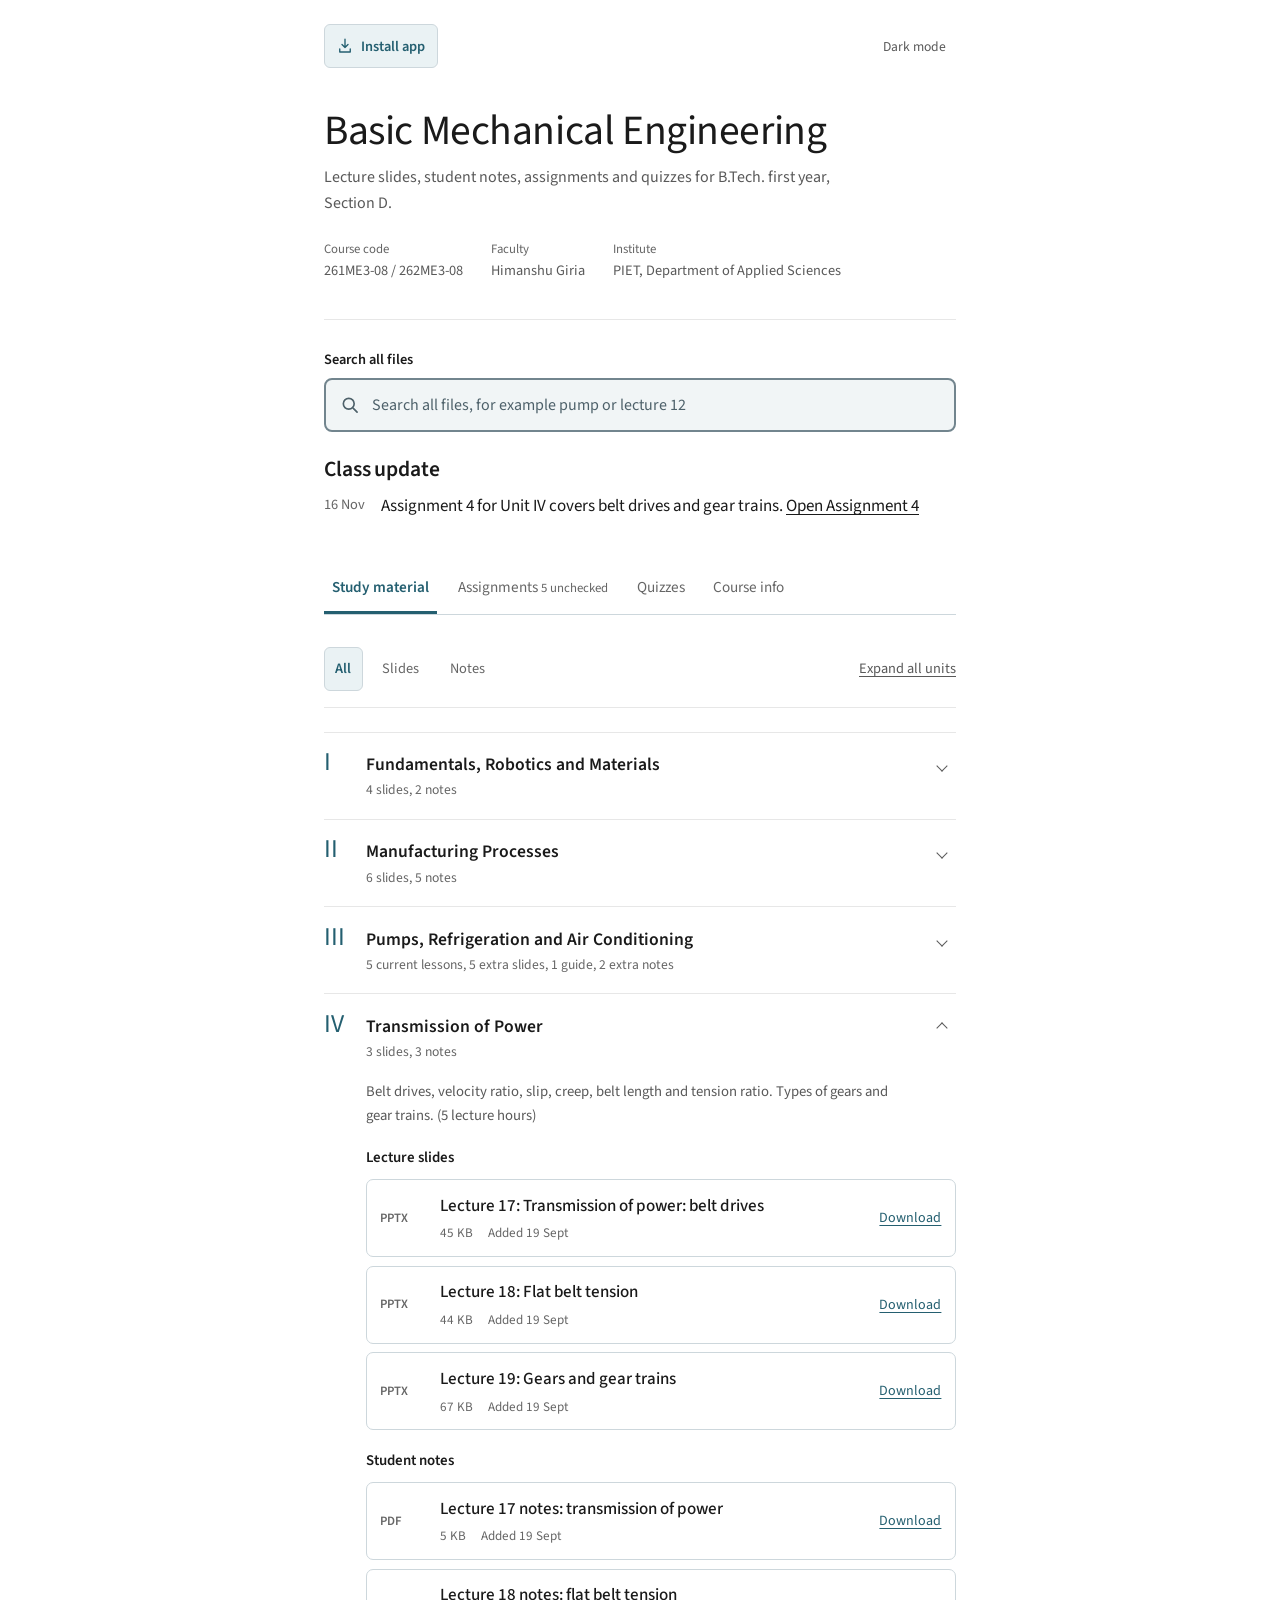
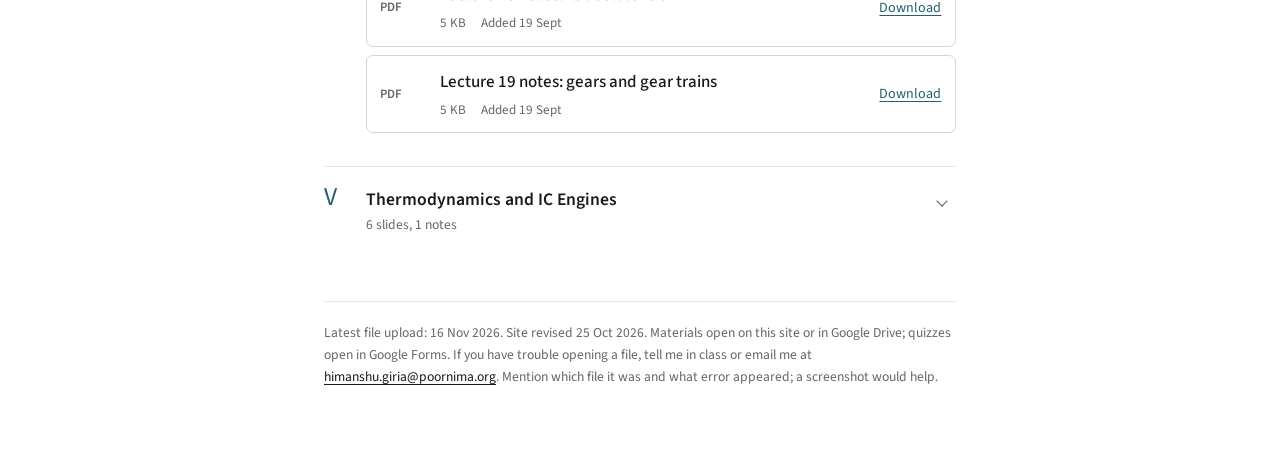
==== index.html @ 6767fc0c "Publish BME Assignment 5" ====
<!DOCTYPE html>
<html lang="en">
<head>
<meta charset="UTF-8">
<meta name="viewport" content="width=device-width, initial-scale=1">
<title>Basic Mechanical Engineering, Section D</title>
<meta name="description" content="Lecture slides, student notes, assignments and quizzes for Basic Mechanical Engineering, B.Tech. first year, Section D.">
<link rel="preconnect" href="https://fonts.googleapis.com">
<link rel="preconnect" href="https://fonts.gstatic.com" crossorigin>
<link href="https://fonts.googleapis.com/css2?family=Source+Sans+3:wght@300;400;500;600;700&display=swap" rel="stylesheet">
<script>
/* Apply saved theme before first paint so the page does not flash. */
(function () {
  try {
    var t = localStorage.getItem('bme-d-theme');
    if (t) document.documentElement.setAttribute('data-theme', t);
  } catch (e) {}
})();
</script>
<style>
:root {
  --paper: #FFFFFF;
  --surface: #FFFFFF;
  --ink: #1A1A1A;
  --muted: #595959;
  --faint: #666666;
  --line: #E7E7E7;
  --on-ink: #FFFFFF;
  --radius: 2px;
  --font-body: 'Source Sans 3', system-ui, -apple-system, 'Segoe UI', Roboto, sans-serif;
}
@media (prefers-color-scheme: dark) {
  :root:not([data-theme="light"]) {
    --paper: #121212; --surface: #121212; --ink: #EDEDED; --muted: #B8B8B8; --faint: #A8A8A8; --line: #2A2A2A; --on-ink: #121212;
  }
}
:root[data-theme="dark"] {
  --paper: #121212; --surface: #121212; --ink: #EDEDED; --muted: #B8B8B8; --faint: #A8A8A8; --line: #2A2A2A; --on-ink: #121212;
}

*, *::before, *::after { box-sizing: border-box; }
html { -webkit-text-size-adjust: 100%; }
@media (prefers-reduced-motion: no-preference) { html { scroll-behavior: smooth; } }
body { margin: 0; background: var(--paper); color: var(--ink); font: 400 1.0625rem/1.6 var(--font-body); font-weight: 400; }
[hidden] { display: none !important; }
a { color: var(--ink); text-underline-offset: 3px; }
:focus-visible { outline: 2px solid var(--ink); outline-offset: 3px; }
.sr { position: absolute; width: 1px; height: 1px; margin: -1px; padding: 0; overflow: hidden; clip: rect(0 0 0 0); white-space: nowrap; border: 0; }

.wrap { max-width: 42rem; margin: 0 auto; padding: 0 1.25rem 5rem; }
.topbar { display: flex; justify-content: flex-end; padding: 1.5rem 0 0; }
.theme-btn { font: 400 .85rem var(--font-body); background: none; border: 0; color: var(--muted); cursor: pointer; padding: .25rem 0; }
.theme-btn:hover { color: var(--ink); }

/* ---- Header: quiet, no box ---- */
.titleblock { padding: 2.5rem 0 2.25rem; border-bottom: 1px solid var(--line); }
.tb-main h1 { margin: 0 0 .6rem; font: 300 clamp(1.9rem, 6vw, 2.6rem)/1.15 var(--font-body); letter-spacing: -.01em; }
.tb-main p { margin: 0 0 1.4rem; color: var(--muted); max-width: 32rem; font-size: 1rem; }
.tb-sec { display: none; }
.tb-meta { margin: 0; display: flex; flex-wrap: wrap; gap: .35rem 1.75rem; padding: 0; }
.tb-meta > div { min-width: 0; }
.tb-meta dt { font-size: .8rem; color: var(--faint); }
.tb-meta dd { margin: 0; color: var(--muted); font-size: .9rem; }
.tb-sec-letter, .tb-sec-label { display: none; }

/* ---- Search, notices, tabs ---- */
.search { margin: 1.75rem 0 1.25rem; }
.search input { width: 100%; font: inherit; padding: .6rem 0; border: 0; border-bottom: 1px solid var(--line); background: none; color: var(--ink); }
.search input::placeholder { color: var(--faint); }
.search input:focus { border-bottom-color: var(--ink); outline: 2px solid var(--ink); outline-offset: 3px; }

.notices ul { list-style: none; margin: 0 0 1.5rem; padding: 0; }
.notice { display: flex; gap: 1rem; padding: .1rem 0 .9rem; }
.notice time { color: var(--faint); white-space: nowrap; font-size: .9rem; }
.notice a { color: inherit; text-decoration: underline; }

.tabs { position: sticky; top: 0; z-index: 20; display: flex; gap: 1.75rem; overflow-x: auto; background: var(--paper); border-bottom: 1px solid var(--line); scrollbar-width: none; padding-top: .25rem; }
.tabs::-webkit-scrollbar { display: none; }
.tab { flex: 0 0 auto; font: 400 .95rem var(--font-body); padding: .75rem 0; background: none; color: var(--faint); border: 0; border-bottom: 1px solid transparent; cursor: pointer; }
.tab:hover { color: var(--ink); }
.tab[aria-selected="true"] { color: var(--ink); border-bottom-color: var(--ink); }
.count { color: var(--faint); font-size: .8rem; }

main { padding-top: 2rem; }
h2 { font: 400 1.35rem/1.3 var(--font-body); margin: 0 0 .5rem; letter-spacing: -.005em; }
.lede { color: var(--muted); margin: 0 0 1.5rem; max-width: 36rem; font-size: .95rem; }

/* ---- Recently added ---- */
.recent { margin-bottom: 2.25rem; }
.recent h2 { margin-bottom: .75rem; }
.recent ul { list-style: none; margin: 0; padding: 0; }
.recent-item { display: grid; grid-template-columns: 4.5rem 1fr auto; gap: .75rem; align-items: baseline; width: 100%; text-align: left; font: inherit; color: inherit; background: none; border: 0; border-top: 1px solid var(--line); padding: .8rem 0; cursor: pointer; }
.recent-item:hover .recent-go { text-decoration: underline; }
.recent-when { color: var(--faint); font-size: .85rem; }
.recent-go { color: var(--muted); font-size: .9rem; }

/* ---- Study material ---- */
.toolbar { display: flex; flex-wrap: wrap; gap: .75rem 1.5rem; justify-content: space-between; align-items: center; margin: 0 0 1.5rem; padding-bottom: 1rem; border-bottom: 1px solid var(--line); }
.seg { display: inline-flex; gap: 1.25rem; }
.seg button { font: 400 .9rem var(--font-body); padding: 0; border: 0; background: none; color: var(--faint); cursor: pointer; border-bottom: 1px solid transparent; }
.seg button[aria-pressed="true"] { color: var(--ink); border-bottom-color: var(--ink); }
.plain-btn { font: 400 .9rem var(--font-body); background: none; border: 0; color: var(--muted); cursor: pointer; padding: 0; text-decoration: underline; text-underline-offset: 3px; }

.unit { border-top: 1px solid var(--line); scroll-margin-top: 4rem; }
.unit summary { display: flex; align-items: baseline; gap: 1rem; padding: 1.1rem 0; cursor: pointer; list-style: none; }
.unit summary::-webkit-details-marker { display: none; }
.unit-no { flex: 0 0 auto; font: 300 1.6rem/1 var(--font-body); color: var(--faint); min-width: 1.6rem; }
.unit-head { flex: 1; min-width: 0; display: flex; flex-direction: column; gap: .15rem; }
.unit-title { font: 400 1.1rem/1.3 var(--font-body); }
.unit-count { color: var(--faint); font-size: .85rem; }
.chev { flex: 0 0 auto; width: .5rem; height: .5rem; border-right: 1px solid var(--muted); border-bottom: 1px solid var(--muted); transform: rotate(45deg); margin-right: .1rem; }
.unit[open] .chev { transform: rotate(-135deg); }
.unit-body { padding: 0 0 1.5rem 2.6rem; }
.unit-topics { margin: 0 0 1rem; color: var(--muted); font-size: .92rem; max-width: 34rem; }
.grp { font: 400 .85rem var(--font-body); color: var(--faint); margin: 1.25rem 0 .25rem; }

.rows { list-style: none; margin: 0; padding: 0; }
.row { display: grid; grid-template-columns: 3rem 1fr auto; gap: .75rem; align-items: center; padding: .6rem 0; border-top: 1px solid var(--line); }
.rows-boxed .row:first-child { border-top: 0; }
.fmt { font: 400 .8rem/1 var(--font-body); text-transform: lowercase; color: var(--faint); }
.row-title { font-weight: 400; color: var(--ink); text-decoration: none; display: inline-block; padding: .1rem 0; }
.row-title:hover { text-decoration: underline; }
.row-meta { display: flex; flex-wrap: wrap; gap: .1rem .9rem; color: var(--faint); font-size: .82rem; }
.row-dl { color: var(--muted); font: 400 .88rem var(--font-body); text-decoration: underline; text-underline-offset: 3px; white-space: nowrap; }
.row-dl:hover { color: var(--ink); }
.badge-new { display: inline-block; vertical-align: middle; margin-left: .5rem; color: var(--muted); font: 400 .78rem/1 var(--font-body); }
.badge-new::before { content: '· '; }
.unit summary .badge-new { margin-left: 0; }

/* ---- Assignments ---- */
.assign { border-top: 1px solid var(--line); padding: 1.5rem 0; }
.assign-collapsed { padding: .8rem 0; }
.assign-collapsed summary { display: flex; flex-wrap: wrap; align-items: baseline; gap: .25rem 1rem; cursor: pointer; list-style: none; }
.assign-collapsed summary::-webkit-details-marker { display: none; }
.assign-collapsed summary::after { content: '+'; margin-left: auto; color: var(--muted); font-size: 1.2rem; }
.assign-collapsed[open] summary::after { content: '−'; }
.assign-featured { border-top: 2px solid var(--accent); background: var(--surface); padding: 1rem; border-radius: .5rem; }
.assign-top { display: flex; flex-wrap: wrap; justify-content: space-between; align-items: baseline; gap: .3rem 1rem; }
.assign h3 { margin: 0; font: 400 1.15rem/1.3 var(--font-body); }
.assign-sub { margin: .2rem 0 0; color: var(--muted); }
.assign-meta { margin: .3rem 0 1rem; color: var(--faint); font-size: .88rem; }
.due { font-weight: 400; font-size: .88rem; color: var(--muted); white-space: nowrap; }
.due-late { color: var(--ink); font-weight: 600; }
.due-closed { color: var(--faint); }
.due-soon { color: var(--ink); font-weight: 600; }
.due-none { color: var(--faint); }
.due-ok { color: var(--faint); text-decoration: line-through; }
.assign-actions { display: flex; flex-wrap: wrap; gap: 1.25rem; align-items: center; }
.btn { display: inline-flex; align-items: center; padding: 0; border: 0; font: 400 .92rem var(--font-body); text-decoration: underline; text-underline-offset: 3px; color: var(--muted); background: none; cursor: pointer; }
.btn:hover { color: var(--ink); }
.btn-primary { color: var(--ink); font-weight: 600; }
.check { display: inline-flex; gap: .5rem; align-items: center; margin-left: auto; cursor: pointer; color: var(--muted); font-size: .9rem; }
.check input { width: 1rem; height: 1rem; accent-color: var(--ink); }

/* ---- Course info ---- */
.info section { margin-bottom: 2.25rem; }
.marks { border-collapse: collapse; width: 100%; max-width: 24rem; margin-bottom: .75rem; }
.marks th, .marks td { text-align: left; padding: .5rem 0; border-bottom: 1px solid var(--line); font-weight: 400; color: var(--muted); }
.marks td:last-child { text-align: right; font-variant-numeric: tabular-nums; color: var(--ink); }
.marks tfoot th, .marks tfoot td { font-weight: 600; color: var(--ink); border-bottom: 0; padding-top: .75rem; }
.biblio { margin: 0; padding-left: 1.1rem; color: var(--muted); }
.biblio li { margin-bottom: .5rem; max-width: 36rem; }
.biblio a { color: var(--muted); }

.empty { padding: 1.25rem 0; color: var(--faint); font-size: .95rem; }
.result-count { color: var(--faint); margin: 0 0 1rem; font-size: .9rem; }
footer { margin-top: 3rem; padding-top: 1.25rem; border-top: 1px solid var(--line); color: var(--faint); font-size: .85rem; }
@media (max-width: 480px) {
  .tabs { gap: 1rem; flex-wrap: wrap; overflow-x: visible; }
  .tab { min-height: 44px; }
  .theme-btn, .plain-btn, .seg button, .row-dl, .btn { min-height: 44px; display: inline-flex; align-items: center; }
  .unit-body { padding-left: 0; }
  .row { grid-template-columns: 2.5rem 1fr; gap: .5rem; }
  .row-dl, .row > .btn { grid-column: 2; justify-self: start; }
  .recent-item { grid-template-columns: 3.5rem 1fr; }
  .recent-go { grid-column: 2; }
  .check { margin-left: 0; min-height: 44px; }
}

/* Review proposal: presentation only. Existing content and behaviour retained. */
:root {
  --accent: #245F70;
  --accent-soft: #EAF2F4;
  --search-surface: #F1F5F6;
  --search-border: #72858E;
  --placeholder: #4E616A;
  --card-line: #CDD7DC;
  --hover-surface: #F5F8F9;
  --search-icon: url("data:image/svg+xml,%3Csvg xmlns='http://www.w3.org/2000/svg' width='20' height='20' viewBox='0 0 24 24' fill='none' stroke='%234E616A' stroke-width='2' stroke-linecap='round'%3E%3Ccircle cx='10.5' cy='10.5' r='6.5'/%3E%3Cpath d='m16 16 4.5 4.5'/%3E%3C/svg%3E");
}
@media (prefers-color-scheme: dark) {
  :root:not([data-theme="light"]) {
    --accent: #9ED4DD; --accent-soft: #20343B;
    --search-surface: #1C2B30; --search-border: #829AA4;
    --placeholder: #B9CBD2; --card-line: #485B63; --hover-surface: #1A252A;
    --search-icon: url("data:image/svg+xml,%3Csvg xmlns='http://www.w3.org/2000/svg' width='20' height='20' viewBox='0 0 24 24' fill='none' stroke='%23B9CBD2' stroke-width='2' stroke-linecap='round'%3E%3Ccircle cx='10.5' cy='10.5' r='6.5'/%3E%3Cpath d='m16 16 4.5 4.5'/%3E%3C/svg%3E");
  }
}
:root[data-theme="dark"] {
  --accent: #9ED4DD; --accent-soft: #20343B;
  --search-surface: #1C2B30; --search-border: #829AA4;
  --placeholder: #B9CBD2; --card-line: #485B63; --hover-surface: #1A252A;
  --search-icon: url("data:image/svg+xml,%3Csvg xmlns='http://www.w3.org/2000/svg' width='20' height='20' viewBox='0 0 24 24' fill='none' stroke='%23B9CBD2' stroke-width='2' stroke-linecap='round'%3E%3Ccircle cx='10.5' cy='10.5' r='6.5'/%3E%3Cpath d='m16 16 4.5 4.5'/%3E%3C/svg%3E");
}

/* A clearly bounded search field, using the existing accessible label. */
.search { margin: 1.75rem 0 1.5rem; }
.search label.sr {
  position: static; display: block; width: auto; height: auto; margin: 0 0 .45rem;
  overflow: visible; clip: auto; white-space: normal; font-size: .9rem;
  font-weight: 600; color: var(--ink);
}
.search input {
  min-height: 54px; padding: .8rem 1rem .8rem 2.85rem;
  border: 2px solid var(--search-border); border-radius: 8px;
  background-color: var(--search-surface); color: var(--ink);
  background-image: var(--search-icon); background-repeat: no-repeat;
  background-position: .9rem center; background-size: 20px 20px;
  font-size: 1rem; line-height: 1.4; caret-color: var(--accent);
}
.search input::placeholder { color: var(--placeholder); opacity: 1; }
.search input:hover { border-color: var(--accent); }
.search input:focus {
  border-color: var(--accent); outline: 3px solid var(--accent); outline-offset: 3px;
}

/* Visible keyboard focus, including within the sticky navigation. */
:focus-visible { outline: 2px solid var(--accent); outline-offset: 3px; }
.tab:focus-visible { outline-offset: -4px; }
.theme-btn { min-height: 44px; padding: .4rem .6rem; border-radius: 6px; }
.theme-btn:hover { background: var(--hover-surface); }
.tabs { gap: .8rem; border-bottom-color: var(--card-line); }
.tab { padding: .8rem .5rem; min-height: 48px; border-bottom-width: 3px; }
.tab[aria-selected="true"] { color: var(--accent); border-bottom-color: var(--accent); font-weight: 600; }
.tab:hover { background: var(--hover-surface); }
.seg { gap: .5rem; }
.seg button { min-height: 44px; padding: .35rem .65rem; border: 1px solid transparent; border-radius: 6px; }
.seg button[aria-pressed="true"] { color: var(--accent); background: var(--accent-soft); border-color: var(--card-line); font-weight: 600; }
.seg button:hover { background: var(--hover-surface); }
.plain-btn { min-height: 44px; display: inline-flex; align-items: center; }

/* Keep the restrained type scale, but make the hierarchy easier to scan. */
.tb-main h1 { font-weight: 400; }
h2 { font-weight: 600; }
.unit-title { font-weight: 600; }
.unit-no { color: var(--accent); font-weight: 400; }
.unit summary { border-radius: 6px; padding-right: .5rem; }
.unit summary:hover { background: var(--hover-surface); }
.unit summary:focus-visible { outline-offset: -3px; }
.grp { font-size: .93rem; font-weight: 600; color: var(--ink); margin-bottom: .65rem; }
.unit { scroll-margin-top: 5rem; }

/* Quiet resource cards with visible boundaries and larger link targets. */
.row, .rows-boxed .row:first-child {
  padding: .8rem .85rem; margin: .55rem 0;
  border: 1px solid var(--card-line); border-radius: 7px; background: var(--surface);
}
.row:hover { background: var(--hover-surface); }
.row:focus-within { border-color: var(--accent); }
.row > div { min-width: 0; }
.row-title { font-weight: 500; line-height: 1.4; overflow-wrap: anywhere; }
.fmt { font-weight: 600; line-height: 1.3; text-transform: uppercase; }
.row-meta { margin-top: .25rem; line-height: 1.45; }
.row-dl, .row > .btn { min-height: 44px; display: inline-flex; align-items: center; color: var(--accent); }
.assign { border-top-color: var(--card-line); }
.assign h3 { font-weight: 600; }
.assign-actions .btn { min-height: 44px; align-items: center; }

@media (max-width: 480px) {
  .wrap { padding-left: 1rem; padding-right: 1rem; }
  .titleblock { padding-top: 1.6rem; padding-bottom: 1.6rem; }
  .tb-main h1 { font-size: clamp(1.9rem, 8vw, 2.4rem); }
  .tb-meta { gap: .65rem 1.2rem; }
  .search { margin-top: 1.4rem; }
  .search input { font-size: 16px; }
  .tabs { display: grid; grid-template-columns: repeat(2, minmax(0, 1fr)); gap: 0 .5rem; overflow: visible; }
  .tab { width: 100%; text-align: center; padding: .65rem .3rem; }
  .toolbar { gap: .6rem; }
  .unit { scroll-margin-top: 7.5rem; }
  .unit summary { gap: .65rem; }
  .unit-title { font-size: 1.06rem; }
  .unit-body { padding-left: 0; }
  .row { grid-template-columns: 2.4rem minmax(0, 1fr); gap: .2rem .65rem; padding: .8rem; }
  .row-dl, .row > .btn { grid-column: 2; justify-self: start; }
  .notice { gap: .7rem; }
  .notice > span { min-width: 0; overflow-wrap: anywhere; }
  .assign-actions { gap: .5rem 1rem; }
}
@media (forced-colors: active) {
  .search input { border-color: ButtonText; }
  .search input:focus { outline-color: Highlight; }
  .tab[aria-selected="true"] { border-bottom-color: Highlight; }
  .row { border-color: ButtonText; }
}

</style>
<link rel="manifest" href="./manifest.webmanifest">
<link rel="icon" type="image/png" sizes="192x192" href="./icons/bme-192.png">
<link rel="apple-touch-icon" sizes="180x180" href="./icons/apple-touch-icon.png">
<meta name="theme-color" content="#245F70">
<meta name="mobile-web-app-capable" content="yes">
<meta name="apple-mobile-web-app-capable" content="yes">
<meta name="apple-mobile-web-app-title" content="BME Section D">
<link rel="stylesheet" href="./pwa.css">
<script defer src="./pwa.js"></script>
</head>
<body>
<div class="wrap">

  <div class="topbar">
    <button type="button" class="install-btn" id="installApp" aria-haspopup="dialog" aria-controls="installHelp" hidden>
      <svg viewBox="0 0 24 24" aria-hidden="true" fill="none" stroke="currentColor" stroke-width="1.8" stroke-linecap="round" stroke-linejoin="round"><path d="M12 3v11m-4-4 4 4 4-4M5 16v4h14v-4"/></svg>
      Install app
    </button>
    <button type="button" class="theme-btn" id="themeBtn">Dark mode</button>
  </div>


  <p id="connectionNote" class="pwa-status" role="status" hidden>You are offline. Saved pages may be out of date. Reconnect and refresh for the latest material. Drive files, slides and quizzes need internet.</p>
  <p id="appUpdate" class="pwa-status" role="status" hidden>An app update is ready. <button type="button" id="refreshApp">Refresh when ready</button></p>

  <header class="titleblock">
    <div class="tb-main">
      <h1>Basic Mechanical Engineering</h1>
      <p>Lecture slides, student notes, assignments and quizzes for B.Tech. first year, Section D.</p>
    </div>
    <dl class="tb-meta">
      <div><dt>Course code</dt><dd>261ME3-08 / 262ME3-08</dd></div>
      <div><dt>Faculty</dt><dd>Himanshu Giria</dd></div>
      <div><dt>Institute</dt><dd>PIET, Department of Applied Sciences</dd></div>
    </dl>
  </header>

  <div class="search">
    <label for="q" class="sr">Search all files</label>
    <input id="q" type="search" placeholder="Search all files, for example pump or lecture 12" autocomplete="off" enterkeyhint="search">
  </div>

  <section id="notices" class="notices" aria-label="Notices" hidden></section>

  <div class="tabs" role="tablist" aria-label="Sections">
    <button type="button" role="tab" class="tab" id="tab-study" data-tab="study" aria-controls="panel-study">Study material</button>
    <button type="button" role="tab" class="tab" id="tab-assign" data-tab="assign" aria-controls="panel-assign">Assignments <span class="count" hidden></span></button>
    <button type="button" role="tab" class="tab" id="tab-quiz" data-tab="quiz" aria-controls="panel-quiz">Quizzes</button>
    <button type="button" role="tab" class="tab" id="tab-info" data-tab="info" aria-controls="panel-info">Course info</button>
  </div>

  <main>
    <noscript><p class="empty">This page needs JavaScript to list the files. Please turn it on or try another browser.</p></noscript>
    <section id="panel-study" role="tabpanel" aria-labelledby="tab-study"></section>
    <section id="panel-assign" role="tabpanel" aria-labelledby="tab-assign" hidden></section>
    <section id="panel-quiz" role="tabpanel" aria-labelledby="tab-quiz" hidden></section>
    <section id="panel-info" role="tabpanel" aria-labelledby="tab-info" hidden></section>
    <section id="panel-search" aria-live="polite" hidden></section>
  </main>

  <footer id="foot"></footer>
</div>

<script>
(function () {
'use strict';

/* =====================================================================
   EDIT HERE: everything students see comes from the lists below.

   ADD A FILE  -> copy one line in FILES, then change:
     type   'slides' | 'notes' | 'quiz' | 'syllabus'
     unit   1 to 5
     no     lecture number (slides only; 0 = zero lecture; leave out if none)
     title  what students see (the "Lecture 12:" part is added for you)
     file   paste the Google Drive share link, or just the file ID
     url    use INSTEAD of file for a non-Drive link, such as a Google Form
     added  date in YYYY-MM-DD  (files added in the last 3 days get a "New" tag)
     kb     file size in KB (optional)
     fmt    optional: 'PPTX', 'PDF', 'DOCX' (slides default to PPTX, notes to PDF)

   Drive sharing must be "Anyone with the link: Viewer" or students get
   an access-denied page.

   Left out on purpose: the quiz PDFs (the last page has the teacher
   answer key), and the Attendance and Course File folders.
   ===================================================================== */

const UNITS = [
  { n: 1, roman: 'I',   hours: 4, title: 'Fundamentals, Robotics and Materials',
    topics: 'Five branches of mechanical engineering (thermal, fluids, strength of materials, machine design, mechatronics). Control systems, motors, actuators, sensors and end effectors. Engineering materials and their properties.' },
  { n: 2, roman: 'II',  hours: 5, title: 'Manufacturing Processes',
    topics: 'Casting, moulding sand and furnaces. Forging, rolling, extrusion and drawing. Arc welding, gas welding, brazing and soldering. Newer machining methods, CNC and additive manufacturing.' },
  { n: 3, roman: 'III', hours: 5, title: 'Pumps, Refrigeration and Air Conditioning',
    topics: 'Reciprocating and centrifugal pumps. Refrigerants, COP and refrigeration systems. Window and split air conditioners.' },
  { n: 4, roman: 'IV',  hours: 5, title: 'Transmission of Power',
    topics: 'Belt drives, velocity ratio, slip, creep, belt length and tension ratio. Types of gears and gear trains.' },
  { n: 5, roman: 'V',   hours: 5, title: 'Thermodynamics and IC Engines',
    topics: 'Thermodynamic systems and properties, entropy, gas laws and the laws of thermodynamics. IC engine components and working, SI and CI engines. Electric and hybrid vehicles.' }
];

const STUDY_TOGETHER = {
  1: 'Read Unit I student notes together with the new motors, control and materials supplement, Lectures 2–4, Assignment 1 and the revision quiz explanations. The original handout is a concise summary.',
  2: 'Read Unit II student notes together with the new manufacturing supplement, current Lecture 9, Assignment 2 and the quiz explanations. Use Lecture 6 notes for sand and furnaces; the simplified version is an alternative. Read Unit II notes and questions with the CNC clarification in the new supplement.',
  3: 'Start with the Unit III study guide, then read Unit III Lectures 1–4 in order and use Unit III Lecture 5 for revision and doubts. The earlier reference slides are optional extra explanations.'
};

const FILES = [
  // ---- Syllabus ----
  { type:'syllabus', title:'Course information and syllabus, 2026-27', fmt:'PDF',  kb:322,  added:'2026-09-14', file:'11kx2Fau9yBiCgA8mwa0HXzEFHc8vEEEv' },
  { type:'syllabus', title:'Official syllabus document (Word file)',   fmt:'DOCX', kb:3099, added:'2026-08-23', file:'12mFLLpY5-HK_2rPpxKKxcQN46a4XUB2u' },

  // ---- Unit I ----
  { type:'slides', unit:1, no:0, title:'Zero lecture',                          kb:2152, added:'2026-08-27', file:'1bAZZ2VKE92knBghDmJG_089k0FiCUto4' },
  { type:'slides', unit:1, no:2, title:'Five fields of mechanical engineering', kb:6097, added:'2026-09-07', file:'1sBnRhuSc21MziYDvfDTIY7xIaYVghcdQ' },
  { type:'slides', unit:1, no:3, title:'Robotics and automation',               kb:4271, added:'2026-09-07', file:'1SdPTd-qtDI1NpubOv4q0GzWGrk4uqHN9' },
  { type:'slides', unit:1, no:4, title:'Engineering materials',                 kb:9807, added:'2026-09-07', file:'1LYz1RZmCJDUEgy_pi9LunPKUlzFVyDlU' },
  { type:'notes', unit:1, title:'Unit I supplement: motors, control, robotics and materials — read with original notes', fmt:'HTML', added:'2026-10-09', url:'./notes/unit-i-supplement.html', pdf:'https://drive.google.com/file/d/1AGk5MlPvpTtHVpw-apsSa40MnGGhO2nH/view' },
  { type:'notes',  unit:1, title:'Unit I student notes',                        kb:47,   added:'2026-09-07', file:'1mdkdfqKuVxh_gr5geOE62qn5WEeHeBos' },

  // ---- Unit II ----
  { type:'slides', unit:2, no:5, title:'Casting: introduction',                 kb:446,  added:'2026-09-15', file:'17RHJkPFgQ7rdqu9E85wxSdFNJNqHsjO4' },
  { type:'slides', unit:2, no:6, title:'Moulding sand and furnaces',            kb:125,  added:'2026-09-16', file:'1HEcl9J_5Wsf0i9d0o4OgrNmcToGqtrzd' },
  { type:'slides', unit:2, no:7, title:'Metal forming',                         kb:166,  added:'2026-09-16', file:'1zydkBK7_FX-YeHACYZciWgO2wjeGp_R2' },
  { type:'slides', unit:2, no:8, title:'Welding, brazing and soldering',        kb:45,   added:'2026-09-16', file:'1uqv1rMN-4qGrLZ-iZvlMVZsmyE6tiGAb' },
  { type:'slides', unit:2, no:9, title:'Machining, CNC and 3D printing', fmt:'SLIDES', added:'2026-10-04', url:'https://docs.google.com/presentation/d/1UDUqqkoAfRBdV_mQBNWTUsH3Lo6fBAZFQQDHG6dtNBU/edit' },
  { type:'slides', unit:2,       title:'Unit II final revision',                kb:46,   added:'2026-09-16', file:'1_B_yKVT6NiG0VR7DrYtd9pSCqa_bZAoj' },
  { type:'notes', unit:2, title:'Unit II supplement: manufacturing details and assignment support — read with original notes', fmt:'HTML', added:'2026-10-09', url:'./notes/unit-ii-supplement.html', pdf:'https://drive.google.com/file/d/1lctIPzAHDs8C2omkaUlnXnCP-8JHJckJ/view' },
  { type:'notes',  unit:2, title:'Unit II student notes',                       kb:47,   added:'2026-09-07', file:'1y_dXWG4RueQKzZbcHynf4Dy2z0CfqMgQ' },
  { type:'notes',  unit:2, title:'Unit II notes and questions',                 kb:8,    added:'2026-09-16', file:'17B2mogCcOBnhoaCGXfk4d7Uuu6gKMGW5' },
  { type:'notes',  unit:2, title:'Lecture 6 notes: moulding sand and furnaces', kb:7,    added:'2026-09-16', file:'1shsajCkYMpKGf-tqDcgIdsX1o0Ink5_z' },
  { type:'notes',  unit:2, title:'Lecture 6 notes, simplified',                 kb:5,    added:'2026-09-16', file:'1NhVVIHXmL2eVYhNi9nb666TjiPNLh_CD' },

  // ---- Unit III ----
  { type:'slides', unit:3, no:1, title:'Reciprocating pumps: working, applications and efficiency', fmt:'SLIDES', added:'2026-10-05', url:'https://docs.google.com/presentation/d/1yt_-DDwRBJLmfre-G70rMv2aEcUFNIU8flPJrYT9IrY/edit' },
  { type:'slides', unit:3, no:2, title:'Centrifugal pumps: working, applications and efficiency', fmt:'SLIDES', added:'2026-10-05', url:'https://docs.google.com/presentation/d/1M_SzHXO7XaZFTP22AJH8v_8F9gt4e4J4CEN_Pc1xaKM/edit' },
  { type:'slides', unit:3, no:3, title:'Refrigeration, refrigerants and COP', fmt:'SLIDES', added:'2026-10-06', url:'https://docs.google.com/presentation/d/1AIIj6zxUX1yPXE4d7mBKJfQfgS5HZFl5K49Lw2b8Nxo/edit' },
  { type:'slides', unit:3, no:4, title:'Air conditioning: window and split AC', fmt:'SLIDES', added:'2026-10-07', url:'https://docs.google.com/presentation/d/1e9AIyFG9r4u-WAn6zFzsXLJCLFbtQgQHnBGBvhNprEs/edit' },
  { type:'slides', unit:3, no:5, title:'Unit III revision and doubts', fmt:'SLIDES', added:'2026-10-08', url:'https://docs.google.com/presentation/d/16mucL9qiwNAZMkH2dnnCwZAW4kEXgF05jZwvx5yJXUA/edit' },
  { type:'slides', unit:3, title:'Pumps: introduction',                       kb:49, added:'2026-09-19', file:'1rKhi44NsS5sfWRkBexQOKMmsTImz1Gy6', reference:true },
  { type:'slides', unit:3, title:'Pump efficiency and selection',             kb:48, added:'2026-09-19', file:'1tssKtnUYh-wevcduBkeQ-krwA-ZaxT6-', reference:true },
  { type:'slides', unit:3, title:'Refrigeration: introduction',               kb:48, added:'2026-09-19', file:'1foTDrBTgcSGki9HCN-p4-qvWh-Mq0rcV', reference:true },
  { type:'slides', unit:3, title:'Refrigeration systems and refrigerants',    kb:45, added:'2026-09-19', file:'1mdDEZl0SrRaSMBoNi9n941G84FRn6KiO', reference:true },
  { type:'slides', unit:3, title:'Air conditioning: window and split AC',     kb:48, added:'2026-09-19', file:'1HvvBa11j_qW8XSmQpgvagcHcDAfPsnT9', reference:true },
  { type:'notes',  unit:3, title:'Unit III study guide: pumps, refrigeration and air conditioning — read first', fmt:'HTML', added:'2026-10-16', url:'./notes/unit-iii-study-guide.html' },
  { type:'notes',  unit:3, title:'Pump notes',                                 kb:6,  added:'2026-09-19', file:'1sZteZAkHIC-valguNU7QOJayy_nnDMfR', reference:true },
  { type:'notes',  unit:3, title:'Refrigeration notes',                        kb:5,  added:'2026-09-19', file:'1qVGoDwK14m9bedjty7Gz8sS9xjSP7P7R', reference:true },

  // ---- Unit IV ----
  { type:'slides', unit:4, no:17, title:'Transmission of power: belt drives',   kb:45, added:'2026-09-19', file:'17Kr-GfTgDFeGFZkgYrUg8sUF7EH8uqpH' },
  { type:'slides', unit:4, no:18, title:'Flat belt tension',                    kb:44, added:'2026-09-19', file:'19VVvNoqzcNwjl5kvAlvxevohuwkbnsIh' },
  { type:'slides', unit:4, no:19, title:'Gears and gear trains',                kb:67, added:'2026-09-19', file:'1gCKF-D314-holNZM7S5-Y1a2ec6ucBxX' },
  { type:'notes',  unit:4, title:'Lecture 17 notes: transmission of power',     kb:5,  added:'2026-09-19', file:'1MNzFY52FYDfa4MOl2xQxDJA4Um7M5pLh' },
  { type:'notes',  unit:4, title:'Lecture 18 notes: flat belt tension',         kb:5,  added:'2026-09-19', file:'1iXYULgg7AT9l97KkdL5qk9wELHBVSSvJ' },
  { type:'notes',  unit:4, title:'Lecture 19 notes: gears and gear trains',     kb:5,  added:'2026-09-19', file:'1S9JaNf8FawcQr2x_sXiev2DgiStpWh3M' },

  // ---- Unit V ----
  { type:'slides', unit:5, no:20, title:'Thermodynamic systems and properties', kb:52, added:'2026-09-19', file:'1G7RsD9m_6RfB7Gdfp_5IhZM0p-qCcbeZ' },
  { type:'slides', unit:5, no:21, title:'Gas laws and entropy',                 kb:51, added:'2026-09-19', file:'1yA-_hlHb6bLg8pUA7v_l9w87tTfyQ5z8' },
  { type:'slides', unit:5, no:22, title:'Laws of thermodynamics',               kb:51, added:'2026-09-19', file:'120-4bDhn_i9r0Mu51C74-X0J5aCsxYcp' },
  { type:'slides', unit:5, no:23, title:'IC engines: introduction and components', kb:52, added:'2026-09-19', file:'12ZdOkjtgd3VmorrwSswKEmQsRuI_TpXX' },
  { type:'slides', unit:5, no:24, title:'SI and CI engine working',             kb:52, added:'2026-09-19', file:'1SNF3psheAg_lH408Xq8FduCLoukFmhXy' },
  { type:'slides', unit:5, no:25, title:'Electric and hybrid vehicles',         kb:52, added:'2026-09-19', file:'1apHpajIfUd8uHUpRO0oIHYrtqf5S8W2M' },
  { type:'notes',  unit:5, title:'Unit V student notes',                        kb:17, added:'2026-09-19', file:'1NlldCeNeNmZQYVyx8kDtHMaXG0aavSqO' },

  // ---- Quizzes (Google Forms) ----
  { type:'quiz', title:'Units I & II: Mid-term Revision — 15 questions', added:'2026-10-03', url:'https://forms.gle/UpExVCr2re2QYAJd6' },
  { type:'quiz', unit:2, title:'Unit II quiz: Manufacturing Processes',  added:'2026-09-19', url:'https://docs.google.com/forms/d/1uR8kHew7VkJfuGL0BaCCJZ3ZQkD4BzRXTR0UrZhQFGo/viewform' },
  // Keep this record for later. The Google Form is not publicly published, so it is hidden from students in this draft.
  { type:'quiz', unit:3, title:'Unit III quiz: Pumps, Refrigeration and Air Conditioning', added:'2026-09-19', url:'https://docs.google.com/forms/d/1XRDy5Uu4xJUPSitW31n0i7NoKM5cVAZRnYBKcg7CBXc/viewform', hidden:true },
  { type:'quiz', unit:4, title:'Unit IV quiz: Transmission of Power',  added:'2026-09-19', url:'https://docs.google.com/forms/d/1gtnS7nBlc6pSF5lmj-yRHNkOEBhCdSptgF4mrgDbBXQ/viewform' }
];

/* ASSIGNMENTS: each is its own PDF, one per unit.
   due: 'YYYY-MM-DD', or '' if not decided yet.
   published: false keeps an assignment out of the site entirely (students won't see it) until you set it to true. */
const ASSIGNMENTS = [
  { no:1, unit:1, title:'Fundamentals, Robotics and Materials',      questions:8, due:'2026-09-17', kb:66,  added:'2026-09-22', file:'1UzFpyufD_EMrXtb8VoVtAhbh3cxPyJ3j', published:true },
  { no:2, unit:2, title:'Manufacturing Processes',                    questions:8, due:'2026-09-30', kb:66,  added:'2026-09-22', file:'12YnjMRyzp6OQp6P5dFa5hRt2drAlBg4O', published:true },
  { no:3, unit:3, title:'Pumps, Refrigeration and Air Conditioning',  questions:8, due:'2026-11-16', kb:3,  added:'2026-10-25', file:'1Y4zc8TwYy-DoByU36OxaE3GBWmqReLZw', published:true },
  { no:4, unit:4, title:'Transmission of Power',                      questions:5, due:'', kb:219, added:'2026-11-16', url:'./assignments/assignment-4.pdf', published:true },
  { no:5, unit:5, title:'Thermodynamics and IC Engines', questions:5, due:'', added:'', url:'https://drive.google.com/file/d/1xEtnJbreBgcfAoipnmi3_E8RTEdpFbdH/view', fmt:'DOCX', published:true }
];

/* NOTICES: short messages shown at the top of the page.
   Example: { date:'2026-09-25', text:'Unit III quiz in class on Friday.', until:'2026-09-26', link:'', linkText:'' }
   A notice disappears after its "until" date. */
const ANNOUNCEMENTS = [
  { date:'2026-11-16', text:'Assignment 4 for Unit IV covers belt drives and gear trains.', until:'', link:'./assignments/assignment-4.pdf', linkText:'Open Assignment 4' },
  { date:'2026-10-25', text:'Assignment 3 for Unit III is now available. Use the Unit III study guide and Lectures 1–5 alongside it.', until:'', link:'https://drive.google.com/file/d/1Y4zc8TwYy-DoByU36OxaE3GBWmqReLZw/view', linkText:'Open Assignment 3' },
  { date:'2026-10-16', text:'New Unit III study guide: read it with Unit III Lectures 1–5. Earlier Unit III slides remain available as extra reference material.', until:'', link:'./notes/unit-iii-study-guide.html', linkText:'Open Unit III study guide' },
  { date:'2026-10-09', text:'New Units I–II supplementary notes: expanded DC/stepper/servo explanations, control and robotics, and manufacturing clarifications. Read them with the existing notes and slides; study-together guidance is shown under each unit.', until:'', link:'./notes/unit-i-supplement.html', linkText:'Read Unit I supplement' },
  { date:'2026-10-03', text:'Units I and II revision: attempt the 15-question quiz after the Unit II class on Monday, 5 October. Note difficult questions for our review on Friday, 9 October.', until:'2026-10-09', link:'https://forms.gle/UpExVCr2re2QYAJd6', linkText:'Open revision quiz' },
  { date:'2026-10-03', text:'Unit II follow-up: revisit the Manufacturing Processes slides and notes, especially any questions you found difficult in the in-class quiz.', until:'2026-10-10', link:'', linkText:'' }
];

const COURSE = {
  marks: [
    { label: 'Mid-term examination (MTE) 1', marks: 16 },
    { label: 'MTE 2', marks: 16 },
    { label: 'MTE 3', marks: 8 },
    { label: 'End term exam (ETE)', marks: 60 }
  ],
  textbooks: [
    'Basic Mechanical Engineering, G. Shanmugam and S. Ravindran, McGraw Hill Education, 4th edition, 2024.',
    'Basic Mechanical Engineering, Praveen Kumar, Pearson India, 2nd edition, 2023.'
  ],
  references: [
    'Basic Mechanical Engineering, C. M. Agrawal and Basant Agrawal, Wiley India, 1st edition, 2008.',
    'Basic Mechanical Engineering, D. S. Kumar, S. K. Kataria and Sons, 1st edition, 2024 (reprint).',
    'Basic Mechanical Engineering, Sadhu Singh, S. Chand Publishing, 1st edition, 2014.',
    'Theory of Machine, R. S. Khurmi and J. K. Gupta, S. Chand Publishing, 14th edition, 2020.'
  ],
  links: [
    { title: 'NPTEL online course (noc25_me09)', url: 'https://onlinecourses.nptel.ac.in/noc25_me09/preview' },
    { title: 'Video recommended in the syllabus (YouTube)', url: 'https://www.youtube.com/watch?v=WKeXnD3dtug' }
  ]
};

const NEW_DAYS = 3; // how many days a file keeps its "New" tag

/* ===================== END OF EDITABLE DATA ===================== */


/* ---------- helpers ---------- */
const $ = (s, r) => (r || document).querySelector(s);
const esc = s => String(s).replace(/[&<>"']/g, c => ({ '&':'&amp;', '<':'&lt;', '>':'&gt;', '"':'&quot;', "'":'&#39;' }[c]));
const store = {
  get(k) { try { return localStorage.getItem(k); } catch (e) { return null; } },
  set(k, v) { try { localStorage.setItem(k, v); } catch (e) {} }
};

const today = new Date(); today.setHours(0, 0, 0, 0);
const parseDay = s => { const p = s.split('-').map(Number); return new Date(p[0], p[1] - 1, p[2]); };
const daysFromToday = s => Math.round((parseDay(s) - today) / 864e5);
const fmtDay = s => {
  const d = parseDay(s), o = { day: 'numeric', month: 'short' };
  if (d.getFullYear() !== today.getFullYear()) o.year = 'numeric';
  return d.toLocaleDateString('en-GB', o);
};
const isNew = it => { if (!it.added) return false; const ago = -daysFromToday(it.added); return ago >= 0 && ago <= NEW_DAYS; };
const isVisible = it => it.hidden !== true;

const unitOf = n => UNITS.find(u => u.n === n);
const TYPE_LABEL = { slides: 'Lecture slides', notes: 'Student notes', assignment: 'Assignment', quiz: 'Quiz', syllabus: 'Syllabus' };
const TYPE_ORDER = { syllabus: 0, slides: 1, notes: 2, assignment: 3, quiz: 4 };

function parseId(s) {
  s = String(s || '');
  let m = s.match(/\/d\/([\w-]+)/) || s.match(/[?&]id=([\w-]+)/);
  return m ? m[1] : s.trim();
}
const viewUrl = it => it.url || ('https://drive.google.com/file/d/' + parseId(it.file) + '/view');
const dlUrl = it => (it.type === 'assignment' && it.url) || 'https://drive.google.com/uc?export=download&id=' + parseId(it.file);
const fmtOf = it => it.fmt || ({ slides: 'PPTX', notes: 'PDF', assignment: 'PDF', quiz: 'FORM' }[it.type] || 'FILE');
const sizeText = kb => kb >= 1000 ? (kb / 1000).toFixed(1) + ' MB' : kb + ' KB';

function displayTitle(it) {
  if (it.type === 'slides' && it.unit === 3 && it.no != null && it.no > 0) return 'Unit III Lecture ' + it.no + ': ' + it.title;
  if (it.type === 'slides' && it.no != null && it.no > 0) return 'Lecture ' + it.no + ': ' + it.title;
  return it.title;
}
function contextLabel(it, ctx) {
  const u = it.unit ? 'Unit ' + unitOf(it.unit).roman : '';
  if (ctx === 'search') return [u, TYPE_LABEL[it.type].toLowerCase()].filter(Boolean).join(', ');
  return u;
}

/* ---------- state ---------- */
function loadDone() {
  try { return new Set(JSON.parse(store.get('bme-d-done') || '[]')); } catch (e) { return new Set(); }
}
const state = { tab: 'study', filter: 'all', q: '', open: new Set(), done: loadDone() };

/* ---------- one file row ---------- */
function rowHTML(it, ctx) {
  const f = fmtOf(it), title = displayTitle(it), open = viewUrl(it);
  const meta = [];
  if (ctx === 'search' || ctx === 'flat') { const c = contextLabel(it, ctx); if (c) meta.push(esc(c)); }
  if (it.kb) meta.push(sizeText(it.kb));
  if (it.added) meta.push('Added ' + fmtDay(it.added));
  const action = it.type === 'quiz'
    ? '<a class="btn btn-primary" href="' + esc(open) + '" target="_blank" rel="noopener noreferrer">Open quiz</a>'
    : f === 'HTML'
    ? '<a class="row-dl" href="' + esc(it.pdf || open) + '" target="_blank" rel="noopener noreferrer" aria-label="Open ' + esc(title) + '">' + (it.pdf ? 'PDF' : 'Open notes') + '</a>'
    : f === 'DOCX' && it.type === 'assignment'
    ? '<a class="row-dl" href="' + esc(open) + '" target="_blank" rel="noopener noreferrer">Open combined assignments</a>'
    : f === 'SLIDES'
    ? '<a class="row-dl" href="' + esc(open) + '" target="_blank" rel="noopener noreferrer">Open slides</a>'
    : '<a class="row-dl" href="' + esc(dlUrl(it)) + '" rel="noopener noreferrer" aria-label="Download ' + esc(title) + '">Download</a>';
  return '<li class="row">' +
    '<span class="fmt fmt-' + f + '">' + f + '</span>' +
    '<div><a class="row-title" href="' + esc(open) + '" target="_blank" rel="noopener noreferrer">' + esc(title) + '</a>' +
    (isNew(it) ? '<span class="badge-new">New</span>' : '') +
    '<div class="row-meta">' + meta.map(m => '<span>' + m + '</span>').join('') + '</div></div>' +
    action + '</li>';
}

/* ---------- Study material tab ---------- */
function recentGroups() {
  const map = new Map();
  FILES.forEach(f => {
    if (!isVisible(f) || !f.unit || (f.type !== 'slides' && f.type !== 'notes')) return;
    const k = f.added + '|' + f.unit;
    if (!map.has(k)) map.set(k, { added: f.added, unit: f.unit, slides: 0, notes: 0 });
    map.get(k)[f.type]++;
  });
  return Array.from(map.values())
    .sort((a, b) => b.added.localeCompare(a.added) || b.unit - a.unit)
    .slice(0, 4);
}
function groupText(g) {
  const p = [];
  if (g.slides) p.push(g.slides + (g.slides === 1 ? ' slide deck' : ' slide decks'));
  if (g.notes) p.push(g.notes + (g.notes === 1 ? ' notes file' : ' notes files'));
  return p.join(' and ');
}

function renderStudy() {
  let h = '';
  const allOpen = UNITS.every(u => state.open.has(u.n));
  h += '<div class="toolbar">' +
    '<div class="seg" role="group" aria-label="Show">' +
    [['all', 'All'], ['slides', 'Slides'], ['notes', 'Notes']].map(x =>
      '<button type="button" data-filter="' + x[0] + '" aria-pressed="' + (state.filter === x[0]) + '">' + x[1] + '</button>').join('') +
    '</div>' +
    '<button type="button" class="plain-btn" data-toggle-all>' + (allOpen ? 'Collapse all units' : 'Expand all units') + '</button>' +
    '</div>';

  h += UNITS.map(u => {
    const mine = FILES.filter(f => isVisible(f) && f.unit === u.n && (f.type === 'slides' || f.type === 'notes'));
    const slides = mine.filter(f => f.type === 'slides').sort((a, b) => (a.no == null ? 999 : a.no) - (b.no == null ? 999 : b.no));
    const notes = mine.filter(f => f.type === 'notes');
    const mainSlides = slides.filter(f => !f.reference);
    const referenceSlides = slides.filter(f => f.reference);
    const mainNotes = notes.filter(f => !f.reference);
    const referenceNotes = notes.filter(f => f.reference);
    const anyNew = mine.some(isNew);
    const counts = !mine.length ? 'Nothing uploaded yet'
      : u.n === 3 ? mainSlides.length + ' current lessons, ' + referenceSlides.length + ' extra slides, ' + mainNotes.length + ' guide, ' + referenceNotes.length + ' extra notes'
      : slides.length + ' slides, ' + notes.length + ' notes';

    let body = '<p class="unit-topics">' + esc(u.topics) + ' (' + u.hours + ' lecture hours)</p>';
    if (STUDY_TOGETHER[u.n]) body += '<p class="unit-topics"><strong>Study together:</strong> ' + esc(STUDY_TOGETHER[u.n]) + '</p>';
    if (!mine.length) {
      body += '<p class="empty">Nothing has been uploaded for this unit yet.</p>';
    } else {
      if (state.filter !== 'notes') {
        body += mainSlides.length ? '<h3 class="grp">' + (u.n === 3 ? 'Current lecture slides' : 'Lecture slides') + '</h3><ul class="rows">' + mainSlides.map(f => rowHTML(f, 'unit')).join('') + '</ul>' : '';
        body += referenceSlides.length ? '<h3 class="grp">Earlier reference slides</h3><ul class="rows">' + referenceSlides.map(f => rowHTML(f, 'unit')).join('') + '</ul>' : '';
      }
      if (state.filter !== 'slides') {
        body += mainNotes.length ? '<h3 class="grp">' + (u.n === 3 ? 'Study guide' : 'Student notes') + '</h3><ul class="rows">' + mainNotes.map(f => rowHTML(f, 'unit')).join('') + '</ul>' : '';
        body += referenceNotes.length ? '<h3 class="grp">Earlier reference notes</h3><ul class="rows">' + referenceNotes.map(f => rowHTML(f, 'unit')).join('') + '</ul>' : '';
      }
    }

    return '<details class="unit" id="unit-' + u.n + '" data-unit="' + u.n + '"' + (state.open.has(u.n) ? ' open' : '') + '>' +
      '<summary><span class="unit-no"><span class="sr">Unit </span>' + u.roman + '</span>' +
      '<span class="unit-head"><span class="unit-title">' + esc(u.title) + '</span><span class="unit-count">' + counts + '</span></span>' +
      (anyNew ? '<span class="badge-new">New</span>' : '') +
      '<span class="chev" aria-hidden="true"></span></summary>' +
      '<div class="unit-body">' + body + '</div></details>';
  }).join('');
  return h;
}

/* ---------- Assignments tab ---------- */
function dueInfo(a, done) {
  if (!a.due) return { cls: 'none', text: 'Submission date not announced yet' };
  const n = daysFromToday(a.due), when = fmtDay(a.due) + ' ' + a.due.slice(0, 4);
  if (n < 0) return { cls: 'late', text: 'Deadline passed: ' + when };
  if (n === 0) return { cls: 'soon', text: 'Due today' };
  if (n === 1) return { cls: 'soon', text: 'Due tomorrow' };
  if (n <= 3) return { cls: 'soon', text: 'Due ' + when + ', in ' + n + ' days' };
  return { cls: 'open', text: 'Due ' + when + ', in ' + n + ' days' };
}
function assignmentAsFile(a) {
  return { type: 'assignment', unit: a.unit, no: a.no, title: 'Assignment ' + a.no + ': ' + a.title, file: a.file, url: a.url, kb: a.kb, added: a.added, fmt: a.fmt || 'PDF' };
}
function publishedAssignments() {
  return ASSIGNMENTS.filter(a => a.published !== false);
}
function renderAssign() {
  const pub = publishedAssignments();
  let h = '<p class="lede">One assignment sheet for each unit. Tick "Completed (my tracker)" for your own records. This does not submit your assignment or confirm faculty checking. Ticks are saved on this device only; your faculty cannot see them. Follow the submission instructions given in class. If you missed a deadline, ask your faculty about late submission.</p>';
  if (!pub.length) return h + '<p class="empty">No assignments posted yet. Check back soon.</p>';
  h += pub.map(a => {
    const done = state.done.has(a.no), d = dueInfo(a, done), f = assignmentAsFile(a), u = unitOf(a.unit);
    const collapsed = a.no === 1 || a.no === 2 || a.no === 3;
    const content = '<p class="assign-meta">Unit ' + u.roman + ', ' + a.questions + ' questions.</p>' +
      '<div class="assign-actions">' +
      '<a class="btn btn-primary" href="' + esc(viewUrl(f)) + '" target="_blank" rel="noopener noreferrer">' + (f.fmt === 'DOCX' ? 'Open combined assignments' : 'Open PDF') + '</a>' +
      (f.fmt === 'DOCX' ? '' : '<a class="btn" href="' + esc(dlUrl(f)) + '" rel="noopener noreferrer" aria-label="Download assignment ' + a.no + ' PDF">Download</a>') +
      '<label class="check"><input type="checkbox" data-done="' + a.no + '"' + (done ? ' checked' : '') + '> Completed (my tracker)</label>' +
      '</div>';
    const heading = '<h3>Assignment ' + a.no + '</h3><span class="assign-sub">' + esc(a.title) + (isNew(a) ? '<span class="badge-new">New</span>' : '') + '</span><span class="due due-' + d.cls + '">' + esc(d.text) + '</span>';
    if (collapsed) return '<details class="assign assign-collapsed' + (done ? ' is-done' : '') + '"><summary>' + heading + '</summary>' + content + '</details>';
    return '<article class="assign' + (a.no === 4 ? ' assign-featured' : '') + (done ? ' is-done' : '') + '"><div class="assign-top">' + heading + '</div>' + content + '</article>';
  }).join('');
  return h;
}

/* ---------- Quizzes tab ---------- */
function renderQuiz() {
  const q = FILES.filter(f => isVisible(f) && f.type === 'quiz').sort((a, b) => a.unit - b.unit);
  if (!q.length) return '<p class="empty">No quizzes yet. They will appear here when your faculty adds them.</p>';
  return '<p class="lede">Each quiz opens in Google Forms in a new tab. Read the form instructions before starting. Follow the instructions given in class about whether the quiz counts towards assessment, the time allowed, and repeat attempts.</p><ul class="rows rows-boxed">' + q.map(f => rowHTML(f, 'flat')).join('') + '</ul>';
}

/* ---------- Course info tab ---------- */
function renderInfo() {
  const syl = FILES.filter(f => f.type === 'syllabus');
  const total = COURSE.marks.reduce((s, m) => s + m.marks, 0);
  return '<div class="info">' +
    '<section><h2>Syllabus</h2><ul class="rows rows-boxed">' + syl.map(f => rowHTML(f, 'flat')).join('') + '</ul></section>' +
    '<section><h2>How marks are divided</h2><table class="marks"><tbody>' +
    COURSE.marks.map(m => '<tr><th scope="row">' + esc(m.label) + '</th><td>' + m.marks + '</td></tr>').join('') +
    '</tbody><tfoot><tr><th scope="row">Total</th><td>' + total + '</td></tr></tfoot></table>' +
    '<p class="lede">MTE 1 to MTE 3 together make the 40 marks of internal assessment. The course has 2 lectures a week and 2 credits.</p></section>' +
    '<section><h2>Textbooks</h2><ol class="biblio">' + COURSE.textbooks.map(t => '<li>' + esc(t) + '</li>').join('') + '</ol></section>' +
    '<section><h2>Reference books</h2><ol class="biblio">' + COURSE.references.map(t => '<li>' + esc(t) + '</li>').join('') + '</ol></section>' +
    '<section><h2>Useful links</h2><ul class="biblio">' + COURSE.links.map(l =>
      '<li><a href="' + esc(l.url) + '" target="_blank" rel="noopener noreferrer">' + esc(l.title) + '</a></li>').join('') + '</ul></section>' +
    '</div>';
}

/* ---------- Search ---------- */
function searchPool() {
  return FILES.filter(isVisible).concat(publishedAssignments().map(assignmentAsFile));
}
function matches(it, tokens) {
  const u = it.unit ? unitOf(it.unit) : null;
  const hay = (displayTitle(it) + ' ' + TYPE_LABEL[it.type] + ' ' + fmtOf(it) + ' ' + (u ? 'unit ' + u.n + ' unit ' + u.roman + ' ' + u.title : '')).toLowerCase();
  return tokens.every(t => /^\d+$/.test(t) ? new RegExp('(^|\\D)' + t + '(\\D|$)').test(hay) : hay.indexOf(t) !== -1);
}
function renderSearch() {
  const q = state.q.trim(), tokens = q.toLowerCase().split(/\s+/).filter(Boolean);
  const res = searchPool().filter(it => matches(it, tokens)).sort((a, b) =>
    (a.unit || 0) - (b.unit || 0) || TYPE_ORDER[a.type] - TYPE_ORDER[b.type] || (a.no == null ? 999 : a.no) - (b.no == null ? 999 : b.no));
  if (!res.length) {
    return '<p class="empty">Nothing matches "' + esc(q) + '". Try a topic word such as pump, belt or casting, or a lecture number.</p>';
  }
  return '<p class="result-count">' + res.length + (res.length === 1 ? ' file matches "' : ' files match "') + esc(q) + '"</p>' +
    '<ul class="rows rows-boxed">' + res.map(it => rowHTML(it, 'search')).join('') + '</ul>';
}

/* ---------- notices + footer ---------- */
function renderNotices() {
  const el = $('#notices');
  const act = ANNOUNCEMENTS.filter(a => !a.until || daysFromToday(a.until) >= 0)
    .sort((a, b) => b.date.localeCompare(a.date))
    .slice(0, 1);
  el.hidden = !act.length;
  if (!act.length) return;
  el.innerHTML = '<h2>Class update</h2><ul>' + act.map(a =>
    '<li class="notice"><time datetime="' + esc(a.date) + '">' + fmtDay(a.date) + '</time><span>' + esc(a.text) +
    (a.link ? ' <a href="' + esc(a.link) + '" target="_blank" rel="noopener noreferrer">' + esc(a.linkText || 'Open') + '</a>' : '') +
    '</span></li>').join('') + '</ul>';
}
function renderFoot() {
  const all = FILES.filter(isVisible).concat(publishedAssignments()).map(x => x.added).filter(Boolean).sort();
  const last = all.length ? all[all.length - 1] : null;
  $('#foot').innerHTML = (last ? 'Latest file upload: ' + fmtDay(last) + ' ' + last.slice(0, 4) + '. ' : '') +
    'Site revised 25 Oct 2026. Materials open on this site or in Google Drive; quizzes open in Google Forms. If you have trouble opening a file, tell me in class or email me at <a href="mailto:himanshu.giria@poornima.org">himanshu.giria@poornima.org</a>. Mention which file it was and what error appeared; a screenshot would help.';
}

/* ---------- render everything ---------- */
const PANELS = { study: renderStudy, assign: renderAssign, quiz: renderQuiz, info: renderInfo };

function updateCounts() {
  const n = publishedAssignments().filter(a => !state.done.has(a.no)).length;
  const c = $('#tab-assign .count');
  c.hidden = n === 0;
  c.innerHTML = n + ' unchecked';
}
function render() {
  const searching = state.q.trim() !== '';
  document.querySelectorAll('.tab').forEach(t => {
    t.setAttribute('aria-selected', String(!searching && t.dataset.tab === state.tab));
    t.tabIndex = t.dataset.tab === state.tab ? 0 : -1;
  });
  Object.keys(PANELS).forEach(k => {
    const p = $('#panel-' + k);
    p.hidden = searching || k !== state.tab;
    if (!p.hidden) p.innerHTML = PANELS[k]();
  });
  const sp = $('#panel-search');
  sp.hidden = !searching;
  if (searching) sp.innerHTML = renderSearch();
  updateCounts();
}

/* ---------- interactions ---------- */
const HASH = { study: 'study', assign: 'assignments', quiz: 'quizzes', info: 'info' };
function setTab(t) {
  state.tab = t; state.q = ''; $('#q').value = '';
  try { history.replaceState(null, '', '#' + HASH[t]); } catch (e) {}
  render();
}

document.addEventListener('click', function (e) {
  const t = e.target.closest('[data-tab],[data-filter],[data-goto],[data-toggle-all]');
  if (!t) return;
  if (t.dataset.tab) { setTab(t.dataset.tab); return; }
  if (t.dataset.filter) { state.filter = t.dataset.filter; render(); return; }
  if (t.hasAttribute('data-toggle-all')) {
    const allOpen = UNITS.every(u => state.open.has(u.n));
    UNITS.forEach(u => allOpen ? state.open.delete(u.n) : state.open.add(u.n));
    render(); return;
  }
  if (t.dataset.goto) {
    const n = +t.dataset.goto;
    state.open.add(n); state.filter = 'all';
    render();
    const el = document.getElementById('unit-' + n);
    if (el) el.scrollIntoView({ block: 'start' });
  }
});

document.addEventListener('change', function (e) {
  if (!e.target.matches('[data-done]')) return;
  const n = +e.target.dataset.done;
  e.target.checked ? state.done.add(n) : state.done.delete(n);
  store.set('bme-d-done', JSON.stringify(Array.from(state.done)));
  render();
});

/* keep open/closed state of unit sections (toggle does not bubble, so use capture) */
document.addEventListener('toggle', function (e) {
  const d = e.target;
  if (!d.matches || !d.matches('details.unit')) return;
  const n = +d.dataset.unit;
  d.open ? state.open.add(n) : state.open.delete(n);
}, true);

$('#q').addEventListener('input', function (e) { state.q = e.target.value; render(); });

document.addEventListener('keydown', function (e) {
  if (e.key === '/' && !/^(INPUT|TEXTAREA|SELECT)$/.test(document.activeElement.tagName)) {
    e.preventDefault(); $('#q').focus();
  }
  if (e.key === 'Escape' && document.activeElement === $('#q') && state.q) { state.q = ''; $('#q').value = ''; render(); }
});

$('.tabs').addEventListener('keydown', function (e) {
  if (e.key !== 'ArrowRight' && e.key !== 'ArrowLeft') return;
  const tabs = Array.from(document.querySelectorAll('.tab')), i = tabs.indexOf(document.activeElement);
  if (i < 0) return;
  const next = tabs[(i + (e.key === 'ArrowRight' ? 1 : -1) + tabs.length) % tabs.length];
  next.focus(); next.click();
});

/* theme */
const themeBtn = $('#themeBtn');
const isDark = () => (document.documentElement.getAttribute('data-theme') || (matchMedia('(prefers-color-scheme: dark)').matches ? 'dark' : 'light')) === 'dark';
function syncThemeBtn() { themeBtn.textContent = isDark() ? 'Light mode' : 'Dark mode'; }
themeBtn.addEventListener('click', function () {
  const next = isDark() ? 'light' : 'dark';
  document.documentElement.setAttribute('data-theme', next);
  store.set('bme-d-theme', next);
  syncThemeBtn();
});

/* ---------- start ---------- */
(function init() {
  const h = (location.hash || '').replace('#', '');
  const found = Object.keys(HASH).find(k => HASH[k] === h);
  if (found) state.tab = found;
  state.open.add(4);
  syncThemeBtn();
  renderNotices();
  renderFoot();
  render();
})();

})();
</script>

<dialog id="installHelp" class="install-help" aria-labelledby="installTitle">
  <div class="install-heading"><img src="./icons/bme-192.png" width="56" height="56" alt=""><h2 id="installTitle" tabindex="-1" autofocus>Install BME Section D</h2></div>
  <p class="intro">Keep BME on your home screen and open it like an app. It uses the same website and study resources, with no app-store account or payment.</p>
  <dl>
    <dt>Android · Chrome</dt><dd>Open the browser menu and choose <strong>Install app</strong> or <strong>Add to Home screen</strong>. Confirm the installation.</dd>
    <dt>iPhone or iPad · Safari</dt><dd>Tap <strong>Share → Add to Home Screen</strong>, keep <strong>Open as Web App</strong> enabled when offered, then tap <strong>Add</strong>.</dd>
    <dt>Computer · Chrome or Edge</dt><dd>Use the install icon in the address bar, or the browser menu’s install option.</dd>
  </dl>
  <p class="install-limits">After an online visit, the home page can reopen offline. Supplement pages are saved when you visit them. Drive files, lecture slides and quizzes still need internet. Reconnect and refresh to get the latest material.</p>
  <div class="install-actions"><button type="button" class="install-btn" id="installNow" hidden>Install now</button><button type="button" class="install-close" id="installClose">Close</button></div>
</dialog>

</body>
</html>
---- pwa.css ----
/* Small install controls that use the existing calm site palette. */
.topbar { justify-content: space-between; align-items: center; gap: .75rem; }
.theme-btn { margin-left: auto; }
.install-btn {
  display: inline-flex; align-items: center; gap: .45rem; min-height: 44px;
  padding: .35rem .7rem; font: 600 .9rem var(--font-body);
  color: var(--accent); background: var(--accent-soft);
  border: 1px solid var(--card-line); border-radius: 6px; cursor: pointer;
}
.install-btn:hover { border-color: var(--accent); }
.install-btn svg { width: 18px; height: 18px; flex: none; }
.pwa-status {
  margin: 1rem 0 0; padding: .7rem .85rem;
  border-left: 3px solid var(--accent); background: var(--hover-surface);
  color: var(--muted); font-size: .93rem;
}
.pwa-status button {
  font: inherit; color: var(--accent); background: transparent; border: 0;
  padding: .3rem .2rem; text-decoration: underline; text-underline-offset: 3px; cursor: pointer;
}
.install-help {
  width: min(34rem, calc(100% - 2rem)); max-height: calc(100dvh - 2rem);
  overflow-y: auto; padding: 1.5rem; color: var(--ink); background: var(--paper);
  border: 1px solid var(--card-line); border-radius: 10px;
  font: 400 1rem/1.55 var(--font-body);
}
.install-help::backdrop { background: rgba(0, 0, 0, .4); }
.install-help h2 { margin: 0; font-size: 1.4rem; }
.install-help h2:focus { outline: none; }
.install-help p { margin: .7rem 0; }
.install-help .intro { color: var(--muted); }
.install-heading { display: flex; align-items: center; gap: .8rem; margin-bottom: 1rem; }
.install-heading img { border-radius: 12px; flex: none; }
.install-help dl { margin: 1.2rem 0; }
.install-help dt { font-weight: 600; margin-top: 1rem; }
.install-help dd { margin: .2rem 0 0; color: var(--muted); }
.install-help .install-limits { font-size: .92rem; color: var(--muted); border-top: 1px solid var(--line); padding-top: .9rem; }
.install-actions { display: flex; flex-wrap: wrap; gap: .75rem; align-items: center; margin-top: 1rem; }
.install-close { min-height: 44px; padding: .4rem .9rem; border: 1px solid var(--card-line); border-radius: 6px; color: var(--ink); background: var(--surface); font: 400 .95rem var(--font-body); cursor: pointer; }
@media (max-width: 480px) { .install-help { padding: 1.1rem; } .install-heading img { width: 48px; height: 48px; } }
@media (display-mode: standalone) { #installApp { display: none; } }
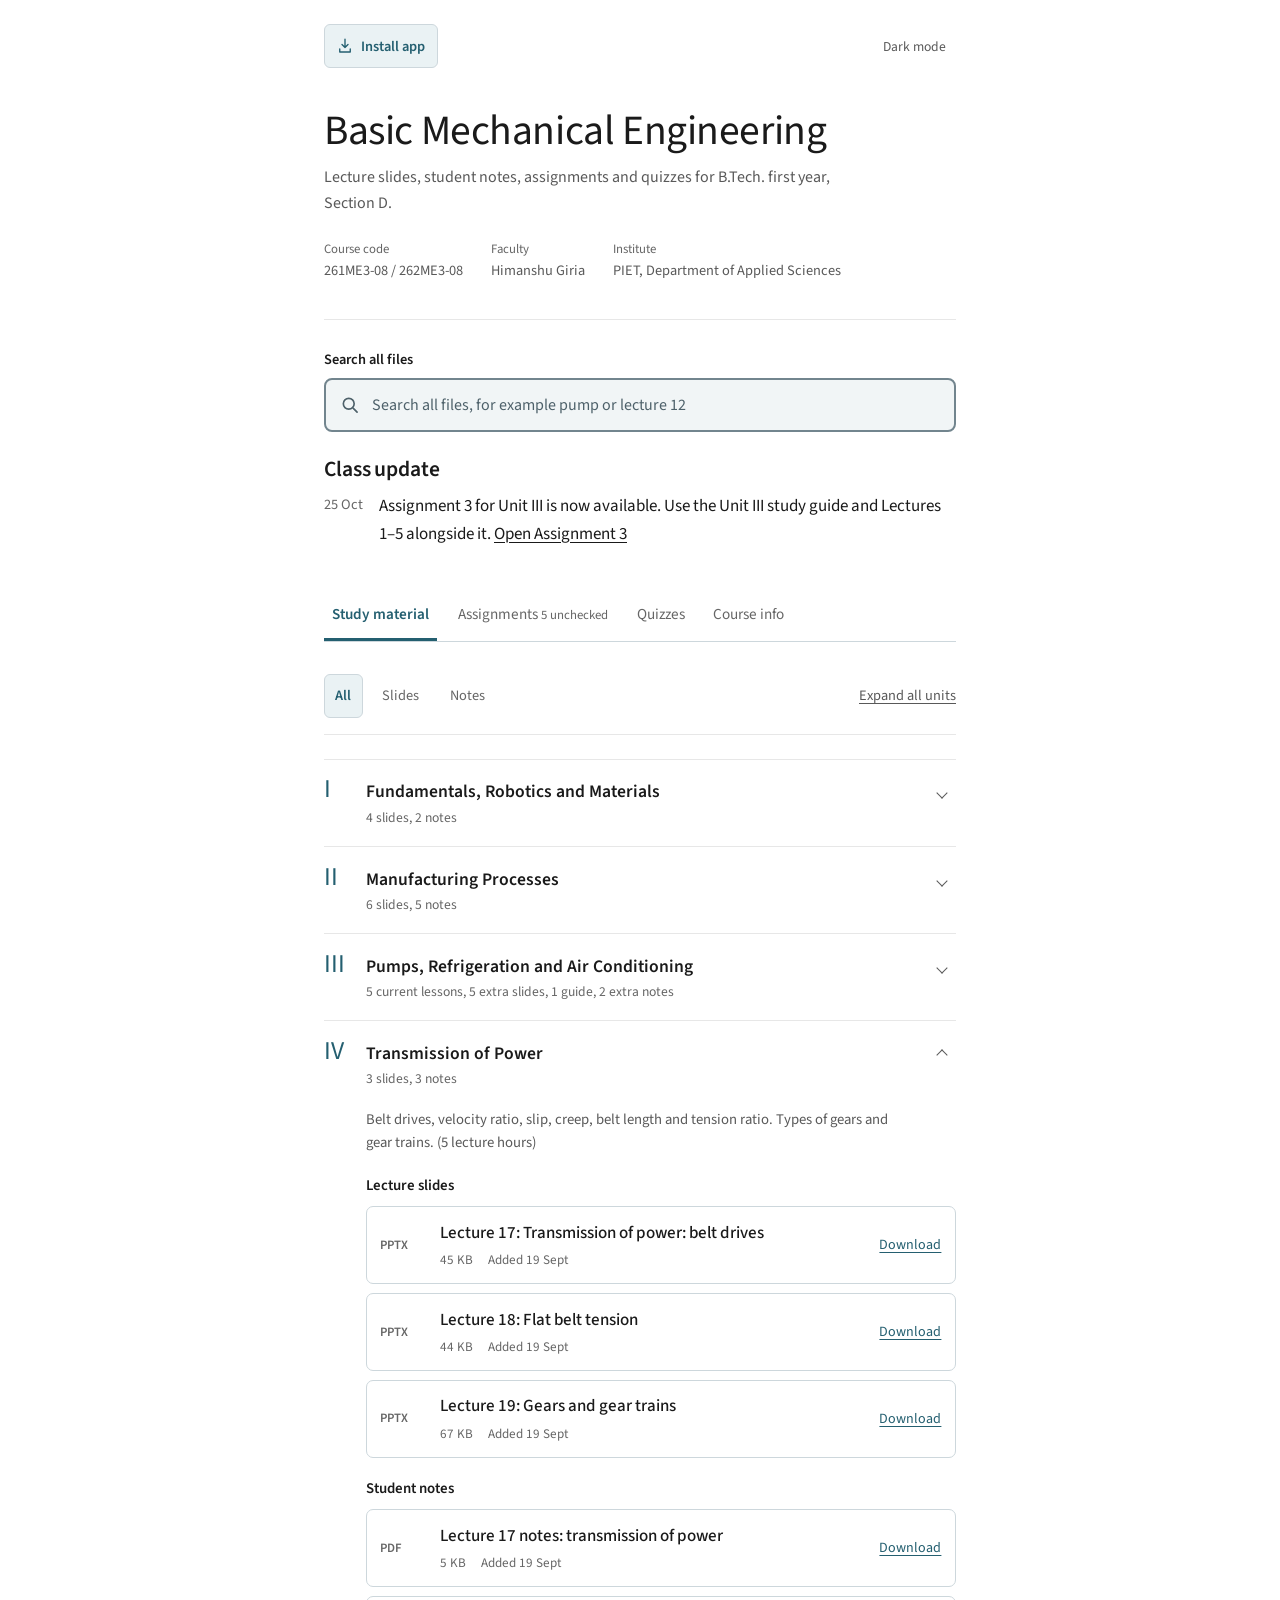
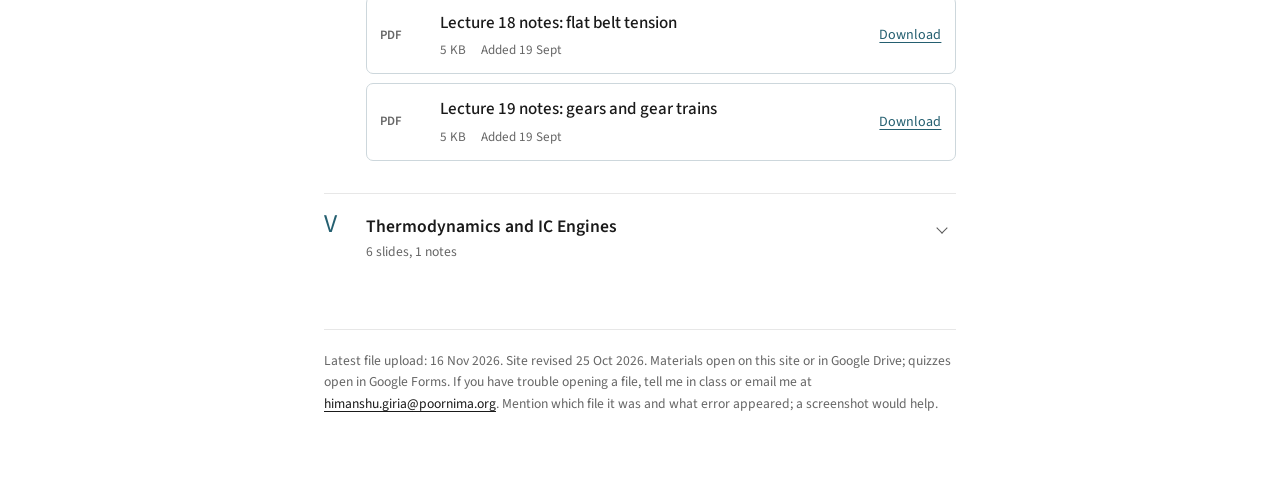
==== commit 6de26940: "Feature Assignment 5 and show Assignment 4 deadline" ====
--- a/index.html
+++ b/index.html
@@ -474,7 +474,7 @@
   { no:1, unit:1, title:'Fundamentals, Robotics and Materials',      questions:8, due:'2026-09-17', kb:66,  added:'2026-09-22', file:'1UzFpyufD_EMrXtb8VoVtAhbh3cxPyJ3j', published:true },
   { no:2, unit:2, title:'Manufacturing Processes',                    questions:8, due:'2026-09-30', kb:66,  added:'2026-09-22', file:'12YnjMRyzp6OQp6P5dFa5hRt2drAlBg4O', published:true },
   { no:3, unit:3, title:'Pumps, Refrigeration and Air Conditioning',  questions:8, due:'2026-11-16', kb:3,  added:'2026-10-25', file:'1Y4zc8TwYy-DoByU36OxaE3GBWmqReLZw', published:true },
-  { no:4, unit:4, title:'Transmission of Power',                      questions:5, due:'', kb:219, added:'2026-11-16', url:'./assignments/assignment-4.pdf', published:true },
+  { no:4, unit:4, title:'Transmission of Power',                      questions:5, due:'2026-11-24', kb:219, added:'2026-11-16', url:'./assignments/assignment-4.pdf', published:true },
   { no:5, unit:5, title:'Thermodynamics and IC Engines', questions:5, due:'', added:'', url:'https://drive.google.com/file/d/1xEtnJbreBgcfAoipnmi3_E8RTEdpFbdH/view', fmt:'DOCX', published:true }
 ];
 
@@ -482,7 +482,7 @@
    Example: { date:'2026-09-25', text:'Unit III quiz in class on Friday.', until:'2026-09-26', link:'', linkText:'' }
    A notice disappears after its "until" date. */
 const ANNOUNCEMENTS = [
-  { date:'2026-11-16', text:'Assignment 4 for Unit IV covers belt drives and gear trains.', until:'', link:'./assignments/assignment-4.pdf', linkText:'Open Assignment 4' },
+  { date:'2026-11-16', text:'Assignment 4 for Unit IV covers belt drives and gear trains.', until:'2026-11-24', link:'./assignments/assignment-4.pdf', linkText:'Open Assignment 4' },
   { date:'2026-10-25', text:'Assignment 3 for Unit III is now available. Use the Unit III study guide and Lectures 1–5 alongside it.', until:'', link:'https://drive.google.com/file/d/1Y4zc8TwYy-DoByU36OxaE3GBWmqReLZw/view', linkText:'Open Assignment 3' },
   { date:'2026-10-16', text:'New Unit III study guide: read it with Unit III Lectures 1–5. Earlier Unit III slides remain available as extra reference material.', until:'', link:'./notes/unit-iii-study-guide.html', linkText:'Open Unit III study guide' },
   { date:'2026-10-09', text:'New Units I–II supplementary notes: expanded DC/stepper/servo explanations, control and robotics, and manufacturing clarifications. Read them with the existing notes and slides; study-together guidance is shown under each unit.', until:'', link:'./notes/unit-i-supplement.html', linkText:'Read Unit I supplement' },
@@ -681,9 +681,9 @@
   const pub = publishedAssignments();
   let h = '<p class="lede">One assignment sheet for each unit. Tick "Completed (my tracker)" for your own records. This does not submit your assignment or confirm faculty checking. Ticks are saved on this device only; your faculty cannot see them. Follow the submission instructions given in class. If you missed a deadline, ask your faculty about late submission.</p>';
   if (!pub.length) return h + '<p class="empty">No assignments posted yet. Check back soon.</p>';
-  h += pub.map(a => {
+  h += pub.slice().sort((a, b) => Number(b.no === 5) - Number(a.no === 5)).map(a => {
     const done = state.done.has(a.no), d = dueInfo(a, done), f = assignmentAsFile(a), u = unitOf(a.unit);
-    const collapsed = a.no === 1 || a.no === 2 || a.no === 3;
+    const collapsed = a.no < 5;
     const content = '<p class="assign-meta">Unit ' + u.roman + ', ' + a.questions + ' questions.</p>' +
       '<div class="assign-actions">' +
       '<a class="btn btn-primary" href="' + esc(viewUrl(f)) + '" target="_blank" rel="noopener noreferrer">' + (f.fmt === 'DOCX' ? 'Open combined assignments' : 'Open PDF') + '</a>' +
@@ -692,7 +692,7 @@
       '</div>';
     const heading = '<h3>Assignment ' + a.no + '</h3><span class="assign-sub">' + esc(a.title) + (isNew(a) ? '<span class="badge-new">New</span>' : '') + '</span><span class="due due-' + d.cls + '">' + esc(d.text) + '</span>';
     if (collapsed) return '<details class="assign assign-collapsed' + (done ? ' is-done' : '') + '"><summary>' + heading + '</summary>' + content + '</details>';
-    return '<article class="assign' + (a.no === 4 ? ' assign-featured' : '') + (done ? ' is-done' : '') + '"><div class="assign-top">' + heading + '</div>' + content + '</article>';
+    return '<article class="assign' + (a.no === 5 ? ' assign-featured' : '') + (done ? ' is-done' : '') + '"><div class="assign-top">' + heading + '</div>' + content + '</article>';
   }).join('');
   return h;
 }
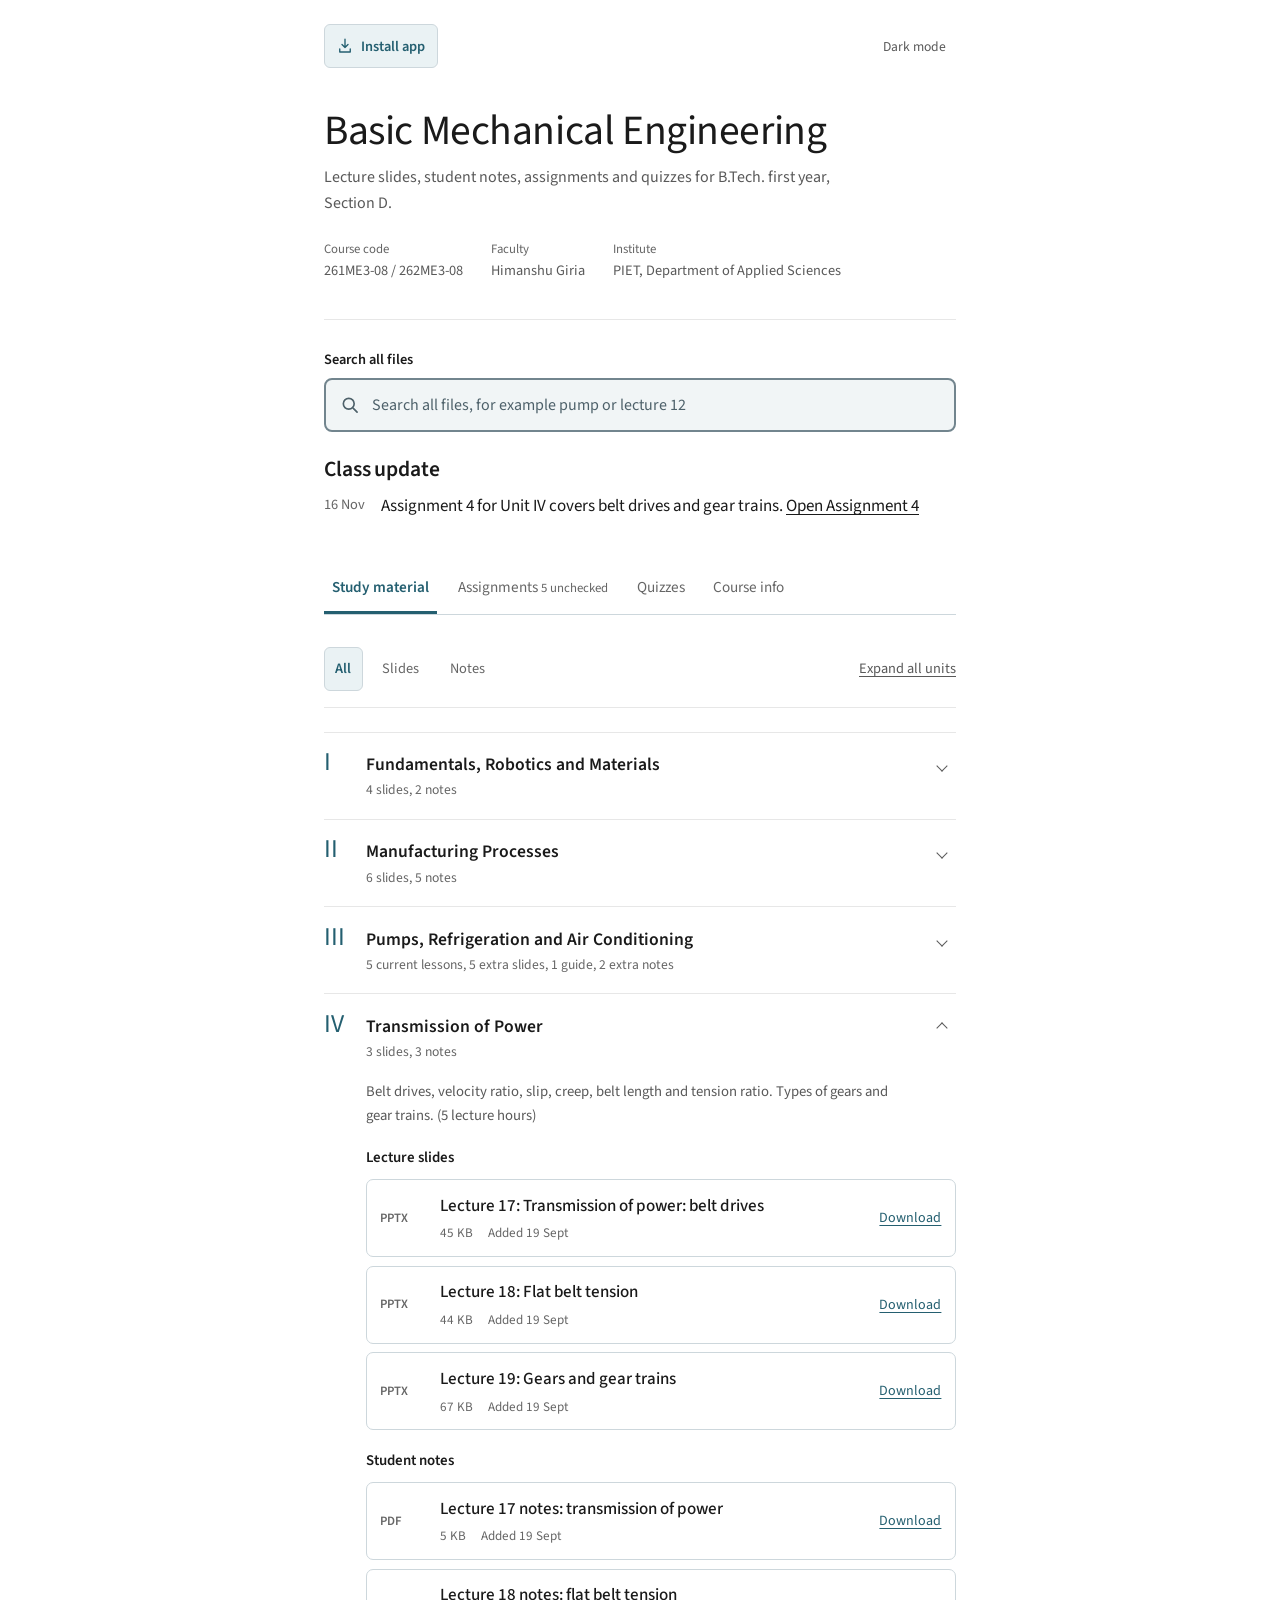
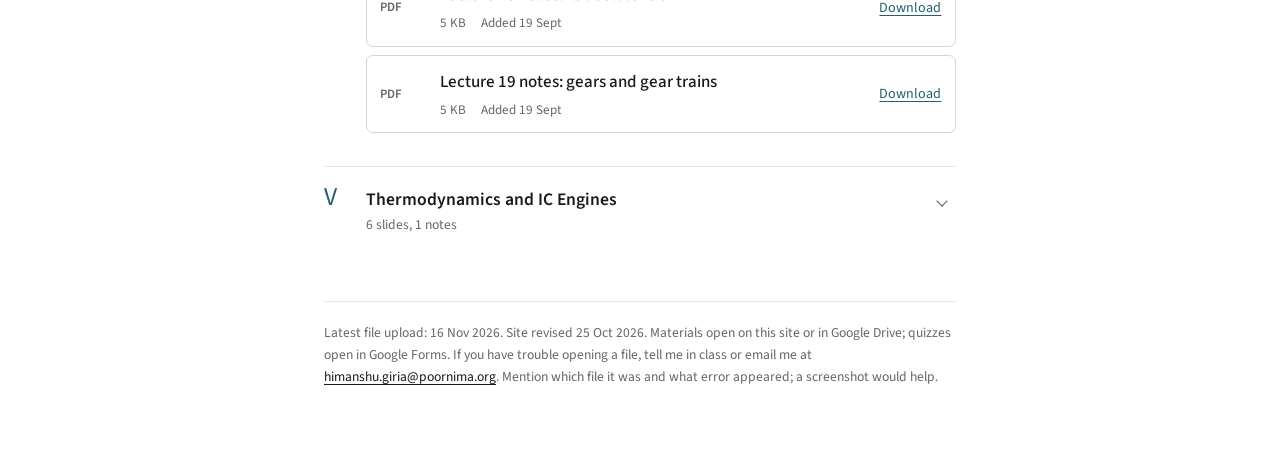
==== commit 96898751: "Restore Assignment 4 class update" ====
--- a/index.html
+++ b/index.html
@@ -482,7 +482,7 @@
    Example: { date:'2026-09-25', text:'Unit III quiz in class on Friday.', until:'2026-09-26', link:'', linkText:'' }
    A notice disappears after its "until" date. */
 const ANNOUNCEMENTS = [
-  { date:'2026-11-16', text:'Assignment 4 for Unit IV covers belt drives and gear trains.', until:'2026-11-24', link:'./assignments/assignment-4.pdf', linkText:'Open Assignment 4' },
+  { date:'2026-11-16', text:'Assignment 4 for Unit IV covers belt drives and gear trains.', until:'', link:'./assignments/assignment-4.pdf', linkText:'Open Assignment 4' },
   { date:'2026-10-25', text:'Assignment 3 for Unit III is now available. Use the Unit III study guide and Lectures 1–5 alongside it.', until:'', link:'https://drive.google.com/file/d/1Y4zc8TwYy-DoByU36OxaE3GBWmqReLZw/view', linkText:'Open Assignment 3' },
   { date:'2026-10-16', text:'New Unit III study guide: read it with Unit III Lectures 1–5. Earlier Unit III slides remain available as extra reference material.', until:'', link:'./notes/unit-iii-study-guide.html', linkText:'Open Unit III study guide' },
   { date:'2026-10-09', text:'New Units I–II supplementary notes: expanded DC/stepper/servo explanations, control and robotics, and manufacturing clarifications. Read them with the existing notes and slides; study-together guidance is shown under each unit.', until:'', link:'./notes/unit-i-supplement.html', linkText:'Read Unit I supplement' },
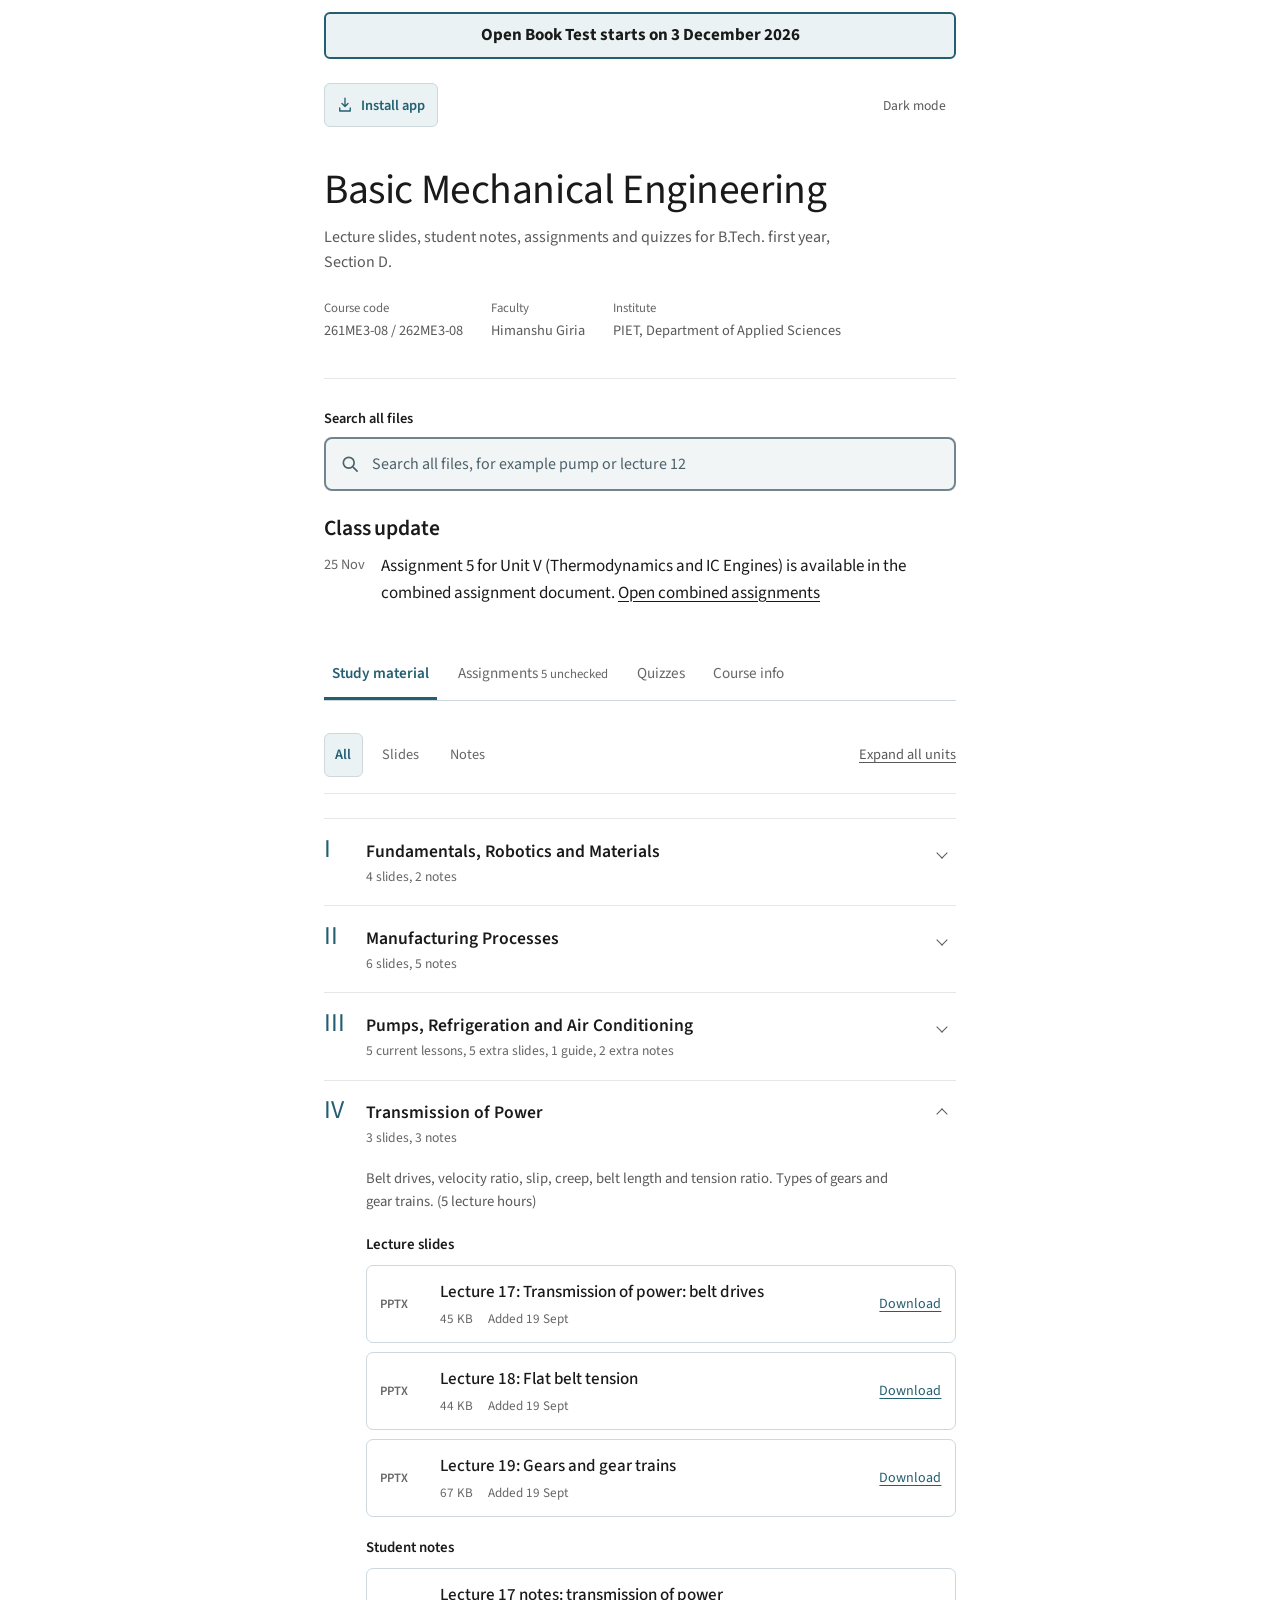
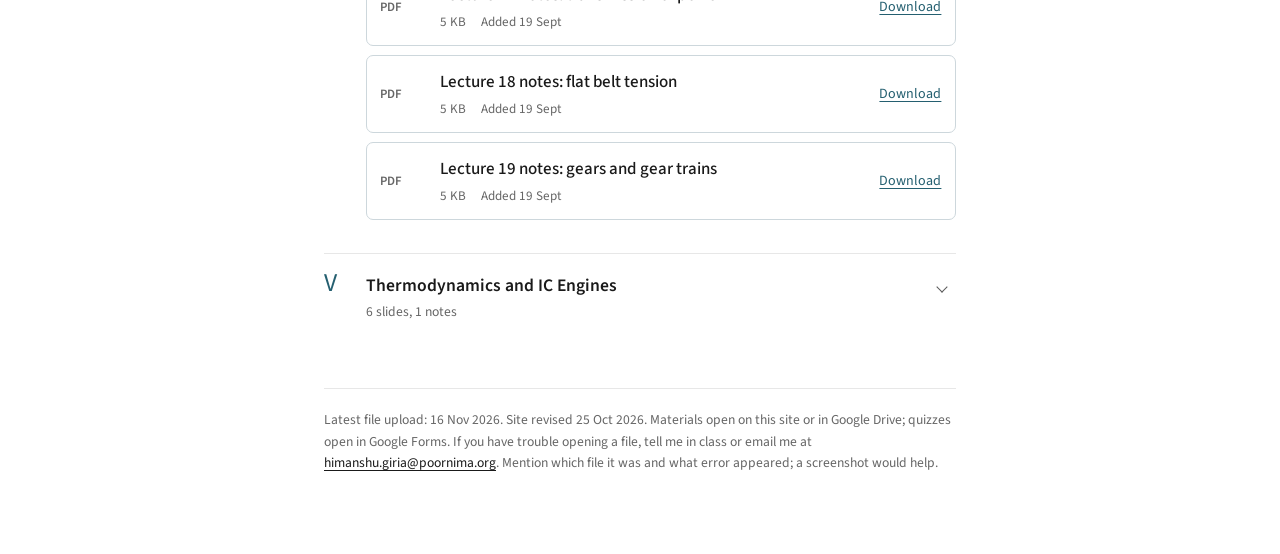
==== commit 0b33b4ad: "Announce Assignment 5 and Open Book Test" ====
--- a/index.html
+++ b/index.html
@@ -293,6 +293,12 @@
   .row { border-color: ButtonText; }
 }
 
+  .exam-banner { margin-top: .75rem; padding: .5rem .75rem; overflow: hidden; border: 2px solid var(--accent); border-radius: 6px; background: var(--accent-soft); color: var(--ink); text-align: center; }
+  @media (prefers-reduced-motion: no-preference) and (min-width: 36rem) {
+    .exam-banner strong { display: inline-block; animation: exam-slide 2s ease-out 2 alternate; }
+    .exam-banner:hover strong { animation: none; }
+    @keyframes exam-slide { from { transform: translateX(32%); } to { transform: translateX(0); } }
+  }
 </style>
 <link rel="manifest" href="./manifest.webmanifest">
 <link rel="icon" type="image/png" sizes="192x192" href="./icons/bme-192.png">
@@ -306,6 +312,7 @@
 </head>
 <body>
 <div class="wrap">
+  <aside class="exam-banner" aria-label="Exam announcement"><strong>Open Book Test starts on 3 December 2026</strong></aside>
 
   <div class="topbar">
     <button type="button" class="install-btn" id="installApp" aria-haspopup="dialog" aria-controls="installHelp" hidden>
@@ -482,6 +489,7 @@
    Example: { date:'2026-09-25', text:'Unit III quiz in class on Friday.', until:'2026-09-26', link:'', linkText:'' }
    A notice disappears after its "until" date. */
 const ANNOUNCEMENTS = [
+  { date:'2026-11-25', text:'Assignment 5 for Unit V (Thermodynamics and IC Engines) is available in the combined assignment document.', until:'', link:'https://drive.google.com/file/d/1xEtnJbreBgcfAoipnmi3_E8RTEdpFbdH/view', linkText:'Open combined assignments' },
   { date:'2026-11-16', text:'Assignment 4 for Unit IV covers belt drives and gear trains.', until:'', link:'./assignments/assignment-4.pdf', linkText:'Open Assignment 4' },
   { date:'2026-10-25', text:'Assignment 3 for Unit III is now available. Use the Unit III study guide and Lectures 1–5 alongside it.', until:'', link:'https://drive.google.com/file/d/1Y4zc8TwYy-DoByU36OxaE3GBWmqReLZw/view', linkText:'Open Assignment 3' },
   { date:'2026-10-16', text:'New Unit III study guide: read it with Unit III Lectures 1–5. Earlier Unit III slides remain available as extra reference material.', until:'', link:'./notes/unit-iii-study-guide.html', linkText:'Open Unit III study guide' },
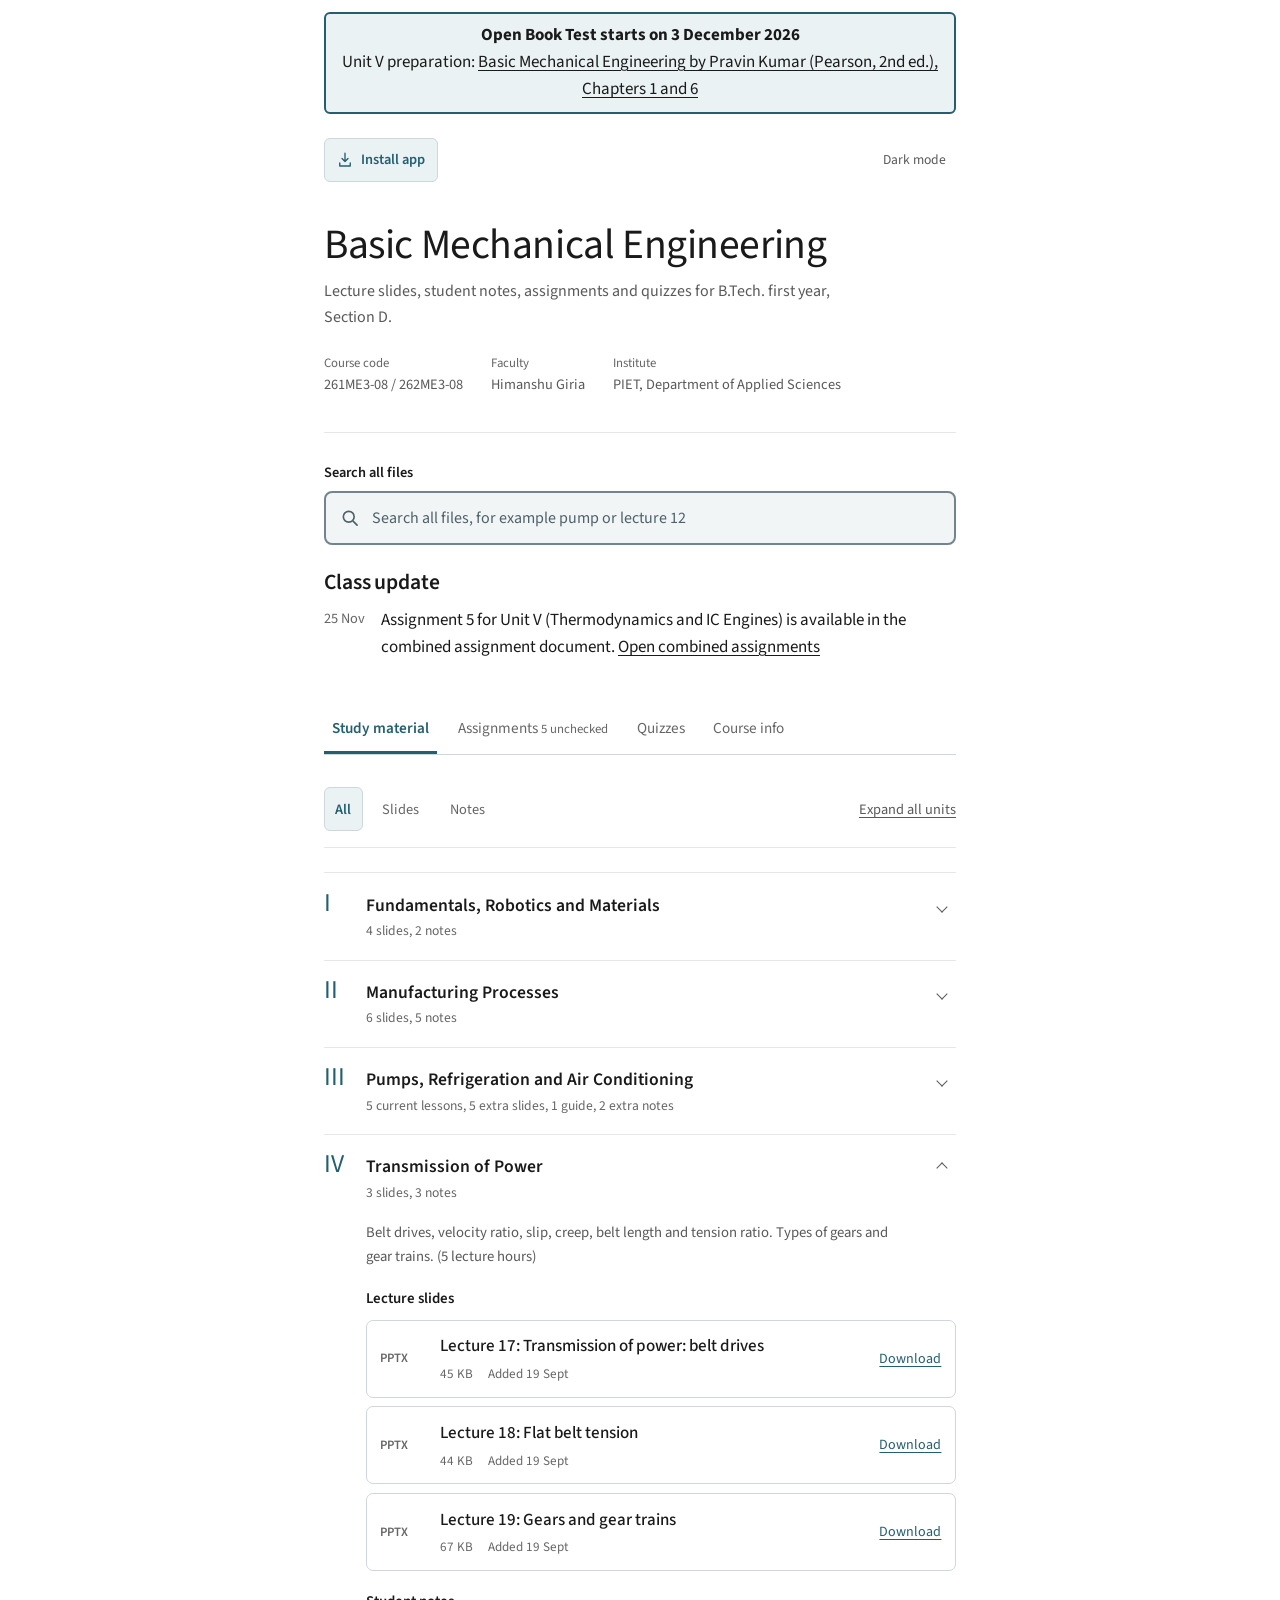
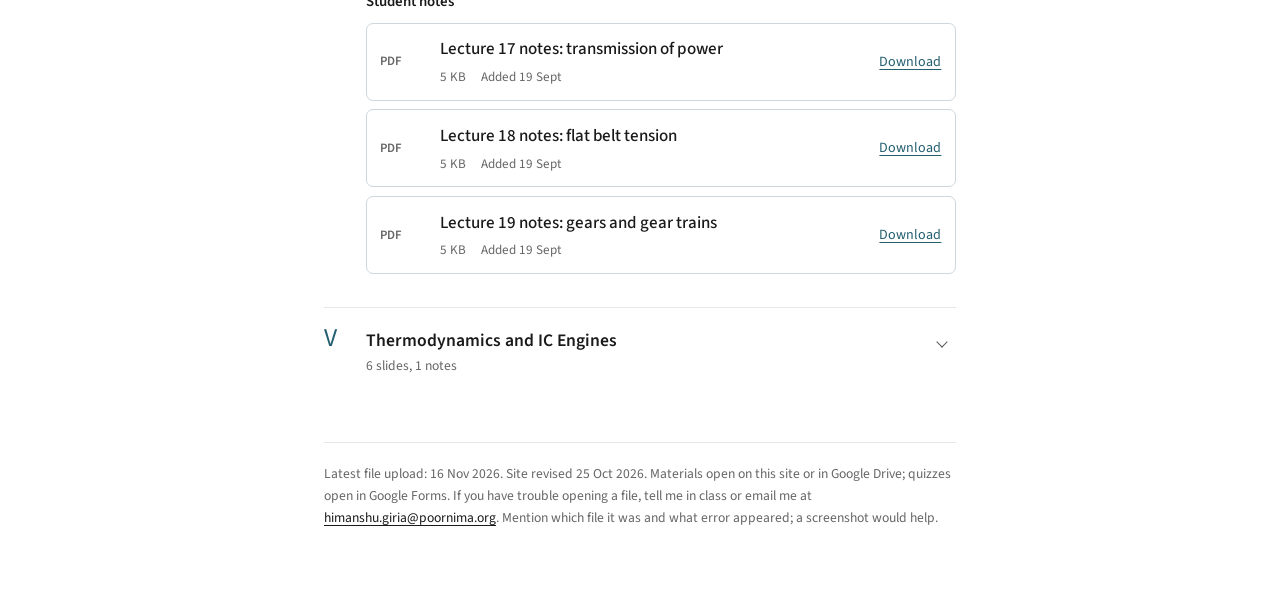
==== commit 2fd0bd96: "Link Pearson textbook in Open Book Test banner" ====
--- a/index.html
+++ b/index.html
@@ -312,7 +312,7 @@
 </head>
 <body>
 <div class="wrap">
-  <aside class="exam-banner" aria-label="Exam announcement"><strong>Open Book Test starts on 3 December 2026</strong></aside>
+  <aside class="exam-banner" aria-label="Exam announcement"><strong>Open Book Test starts on 3 December 2026</strong><div>Unit V preparation: <a href="https://www.pearsoned.co.in/prc/book/pravin-kumar-basic-mechanical-engineering-2e--2/9789386873293">Basic Mechanical Engineering by Pravin Kumar (Pearson, 2nd ed.), Chapters 1 and 6</a></div></aside>
 
   <div class="topbar">
     <button type="button" class="install-btn" id="installApp" aria-haspopup="dialog" aria-controls="installHelp" hidden>
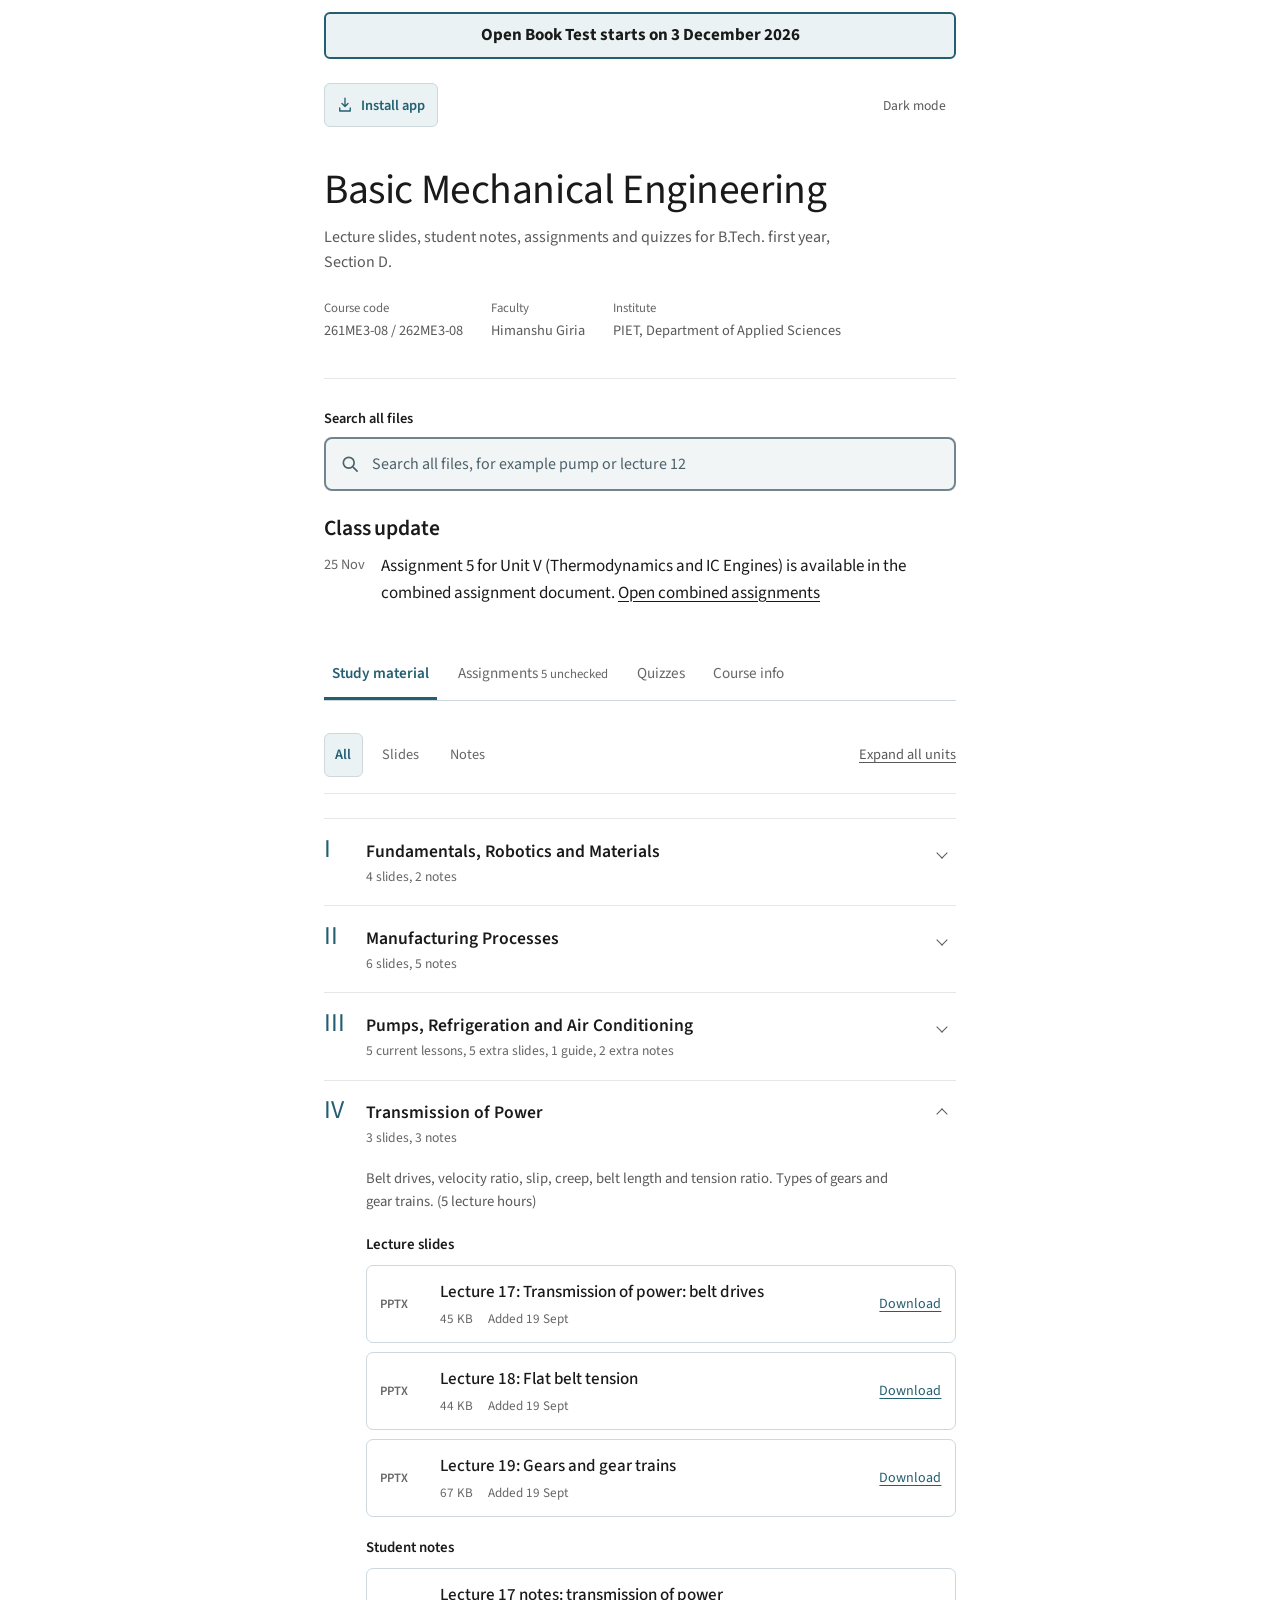
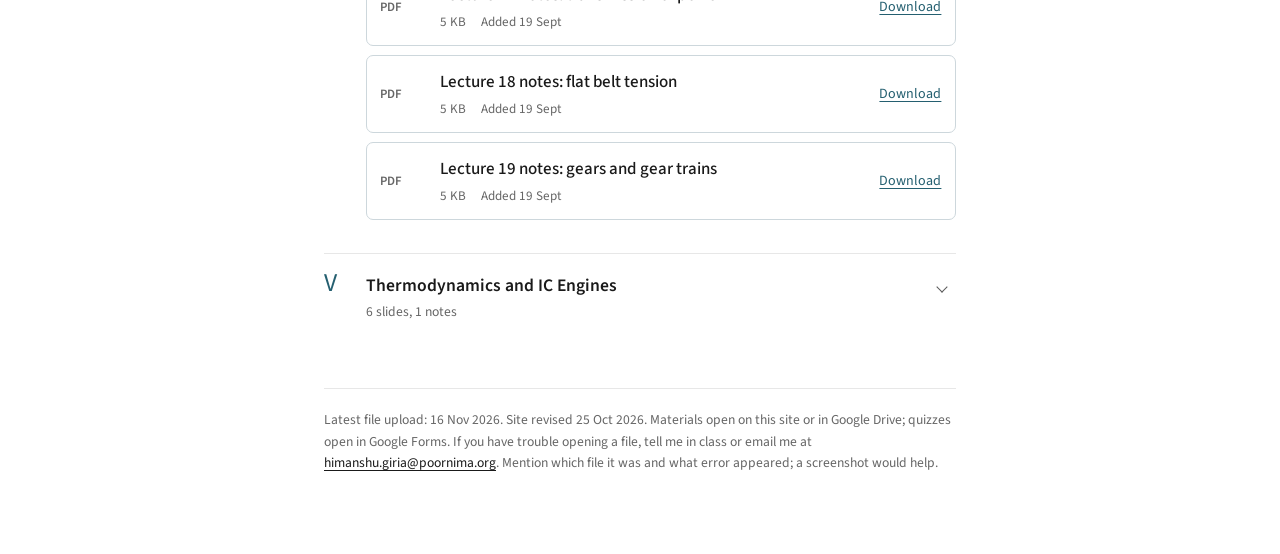
==== commit b53058f7: "Restore date-only Open Book Test banner" ====
--- a/index.html
+++ b/index.html
@@ -312,7 +312,7 @@
 </head>
 <body>
 <div class="wrap">
-  <aside class="exam-banner" aria-label="Exam announcement"><strong>Open Book Test starts on 3 December 2026</strong><div>Unit V preparation: <a href="https://www.pearsoned.co.in/prc/book/pravin-kumar-basic-mechanical-engineering-2e--2/9789386873293">Basic Mechanical Engineering by Pravin Kumar (Pearson, 2nd ed.), Chapters 1 and 6</a></div></aside>
+  <aside class="exam-banner" aria-label="Exam announcement"><strong>Open Book Test starts on 3 December 2026</strong></aside>
 
   <div class="topbar">
     <button type="button" class="install-btn" id="installApp" aria-haspopup="dialog" aria-controls="installHelp" hidden>
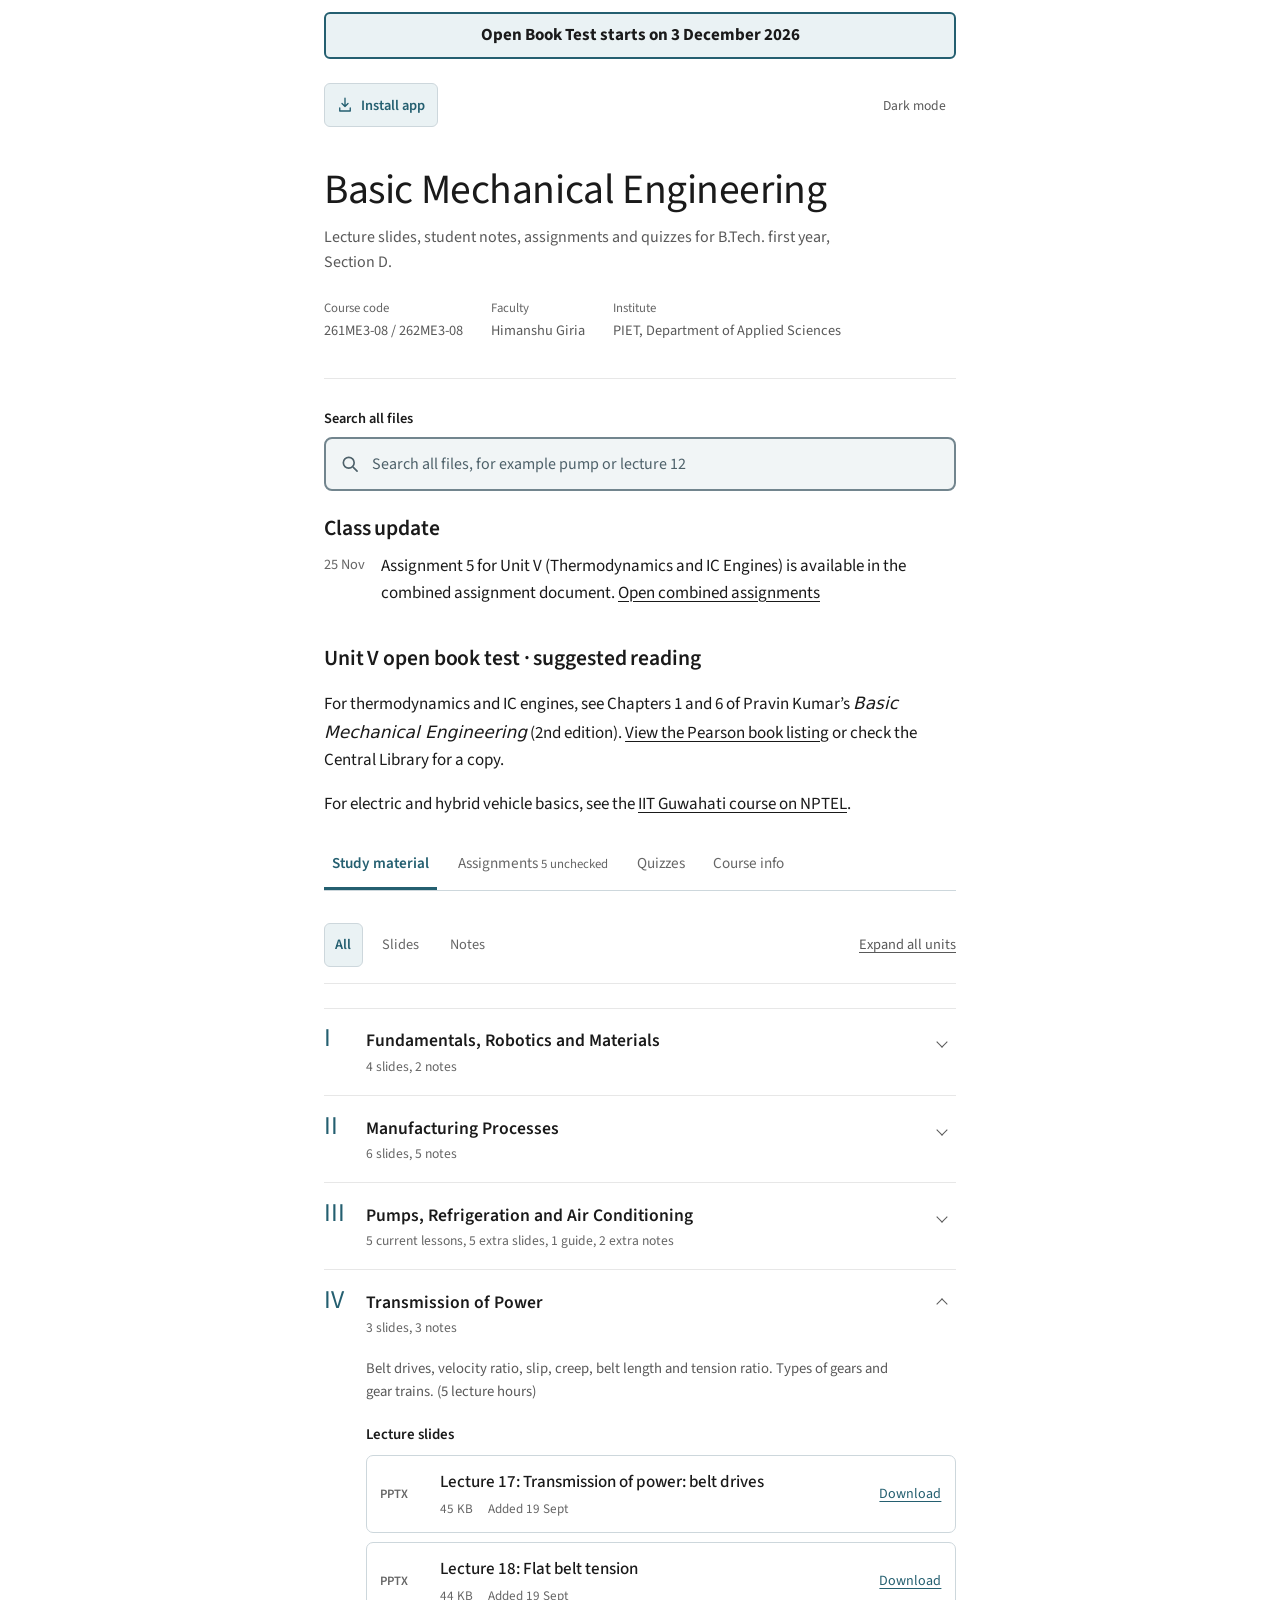
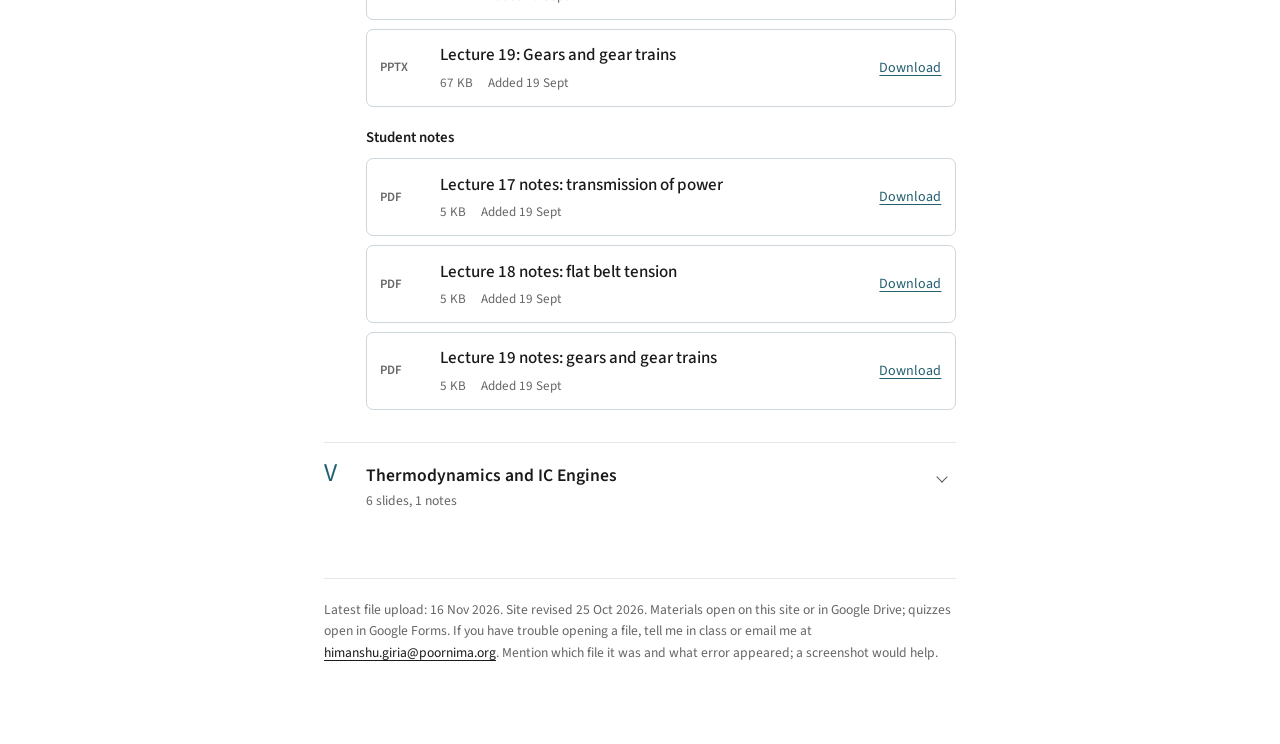
==== commit f55340f9: "Add Unit V open book test reading and Pearson listing" ====
--- a/index.html
+++ b/index.html
@@ -345,6 +345,12 @@
 
   <section id="notices" class="notices" aria-label="Notices" hidden></section>
 
+  <section class="notices" aria-labelledby="obt-reading">
+    <h2 id="obt-reading">Unit V open book test · suggested reading</h2>
+    <p>For thermodynamics and IC engines, see Chapters 1 and 6 of Pravin Kumar’s <cite>Basic Mechanical Engineering</cite> (2nd edition). <a href="https://www.pearsoned.co.in/prc/book/pravin-kumar-basic-mechanical-engineering-2e--2/9789386873293">View the Pearson book listing</a> or check the Central Library for a copy.</p>
+    <p>For electric and hybrid vehicle basics, see the <a href="https://nptel.ac.in/courses/108103009">IIT Guwahati course on NPTEL</a>.</p>
+  </section>
+
   <div class="tabs" role="tablist" aria-label="Sections">
     <button type="button" role="tab" class="tab" id="tab-study" data-tab="study" aria-controls="panel-study">Study material</button>
     <button type="button" role="tab" class="tab" id="tab-assign" data-tab="assign" aria-controls="panel-assign">Assignments <span class="count" hidden></span></button>
@@ -507,7 +513,7 @@
   ],
   textbooks: [
     'Basic Mechanical Engineering, G. Shanmugam and S. Ravindran, McGraw Hill Education, 4th edition, 2024.',
-    'Basic Mechanical Engineering, Praveen Kumar, Pearson India, 2nd edition, 2023.'
+    'Basic Mechanical Engineering, Pravin Kumar, Pearson India, 2nd edition, 2023.'
   ],
   references: [
     'Basic Mechanical Engineering, C. M. Agrawal and Basant Agrawal, Wiley India, 1st edition, 2008.',
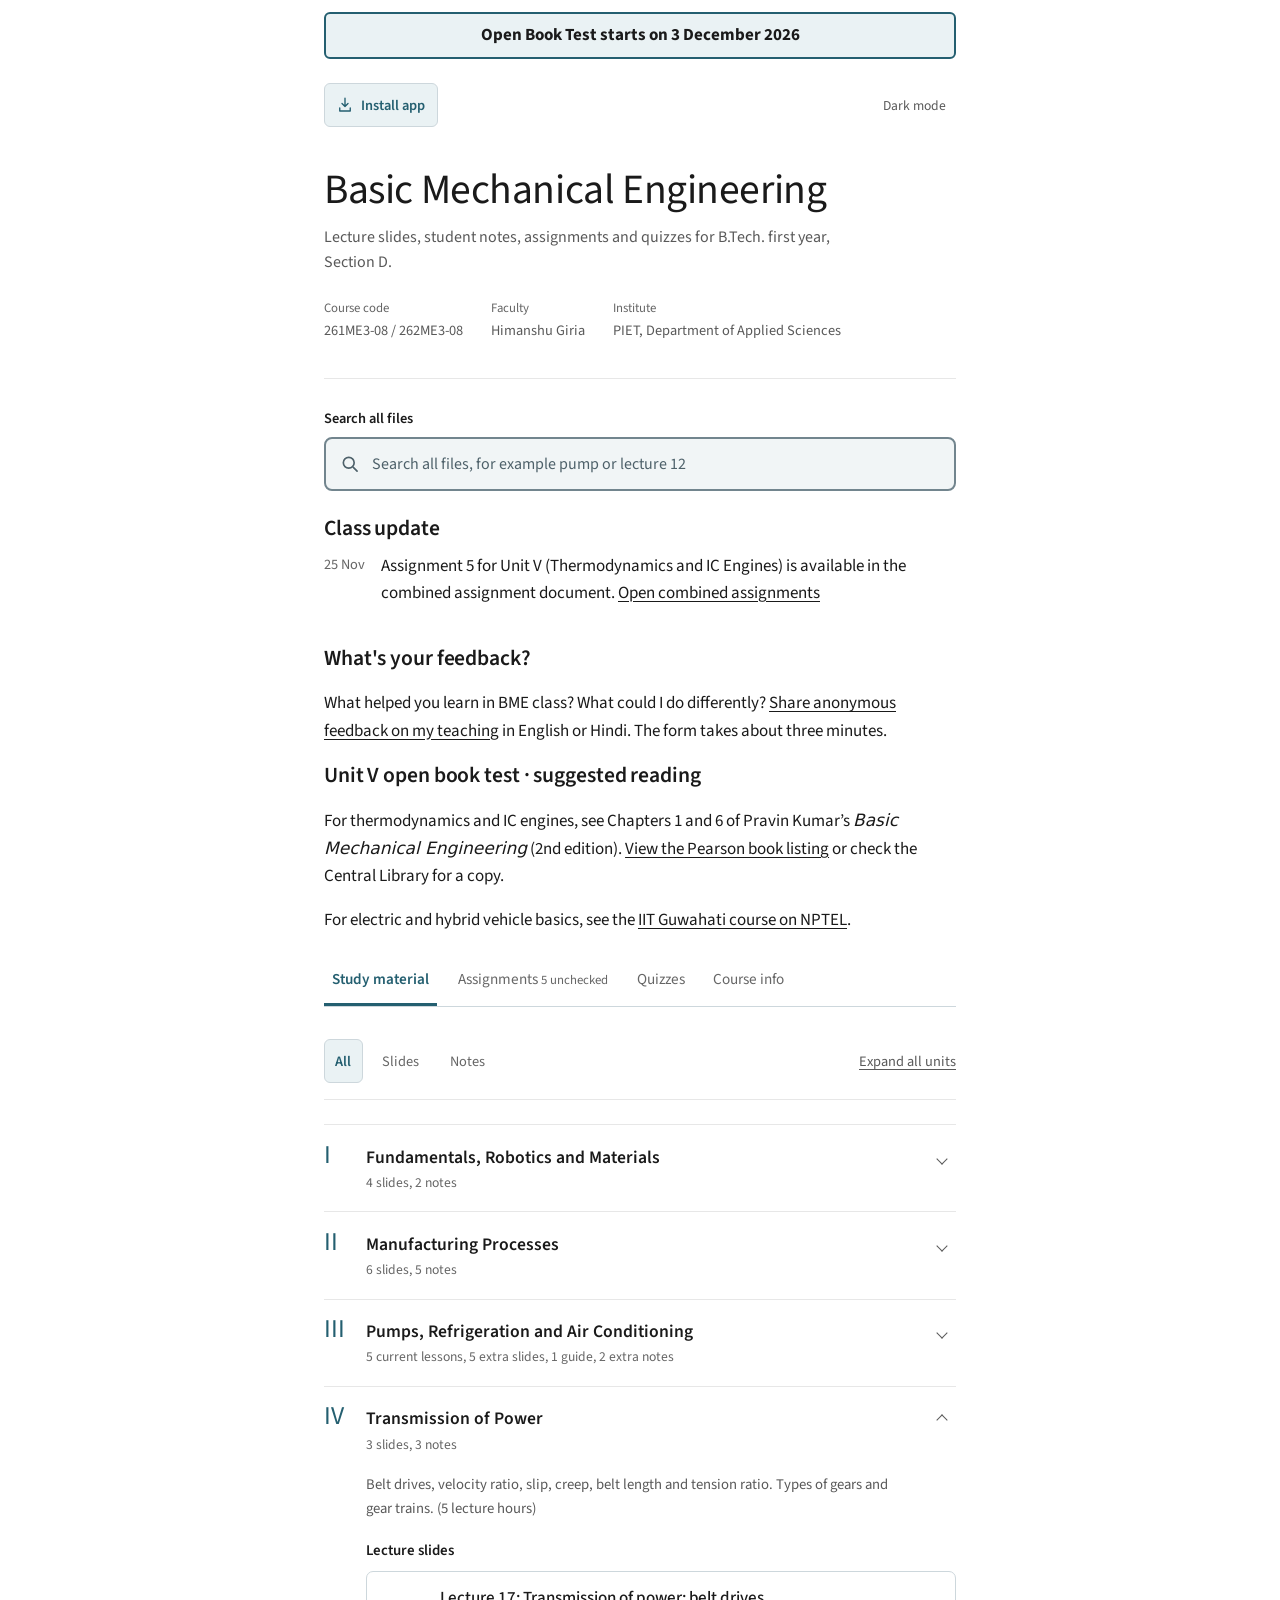
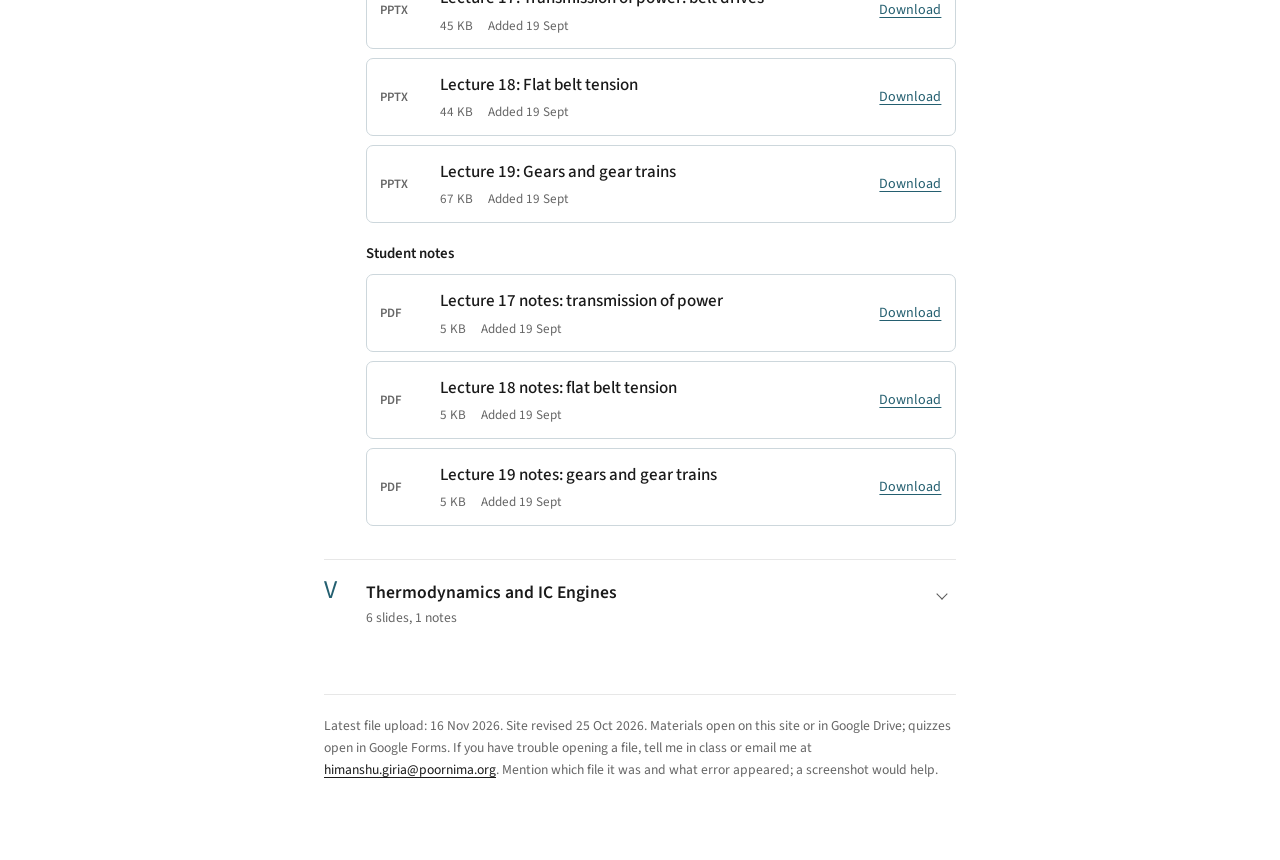
==== commit 4c0e7223: "Add student feedback form to the BME homepage" ====
--- a/index.html
+++ b/index.html
@@ -345,6 +345,11 @@
 
   <section id="notices" class="notices" aria-label="Notices" hidden></section>
 
+  <section class="notices" aria-labelledby="teaching-feedback">
+    <h2 id="teaching-feedback">What's your feedback?</h2>
+    <p>What helped you learn in BME class? What could I do differently? <a href="https://docs.google.com/forms/d/e/1FAIpQLSfEgEA5e8-QxY1uFKBHGnFptkQpMDMTJIoaVZsGO6s0SeBOjQ/viewform">Share anonymous feedback on my teaching</a> in English or Hindi. The form takes about three minutes.</p>
+  </section>
+
   <section class="notices" aria-labelledby="obt-reading">
     <h2 id="obt-reading">Unit V open book test · suggested reading</h2>
     <p>For thermodynamics and IC engines, see Chapters 1 and 6 of Pravin Kumar’s <cite>Basic Mechanical Engineering</cite> (2nd edition). <a href="https://www.pearsoned.co.in/prc/book/pravin-kumar-basic-mechanical-engineering-2e--2/9789386873293">View the Pearson book listing</a> or check the Central Library for a copy.</p>
